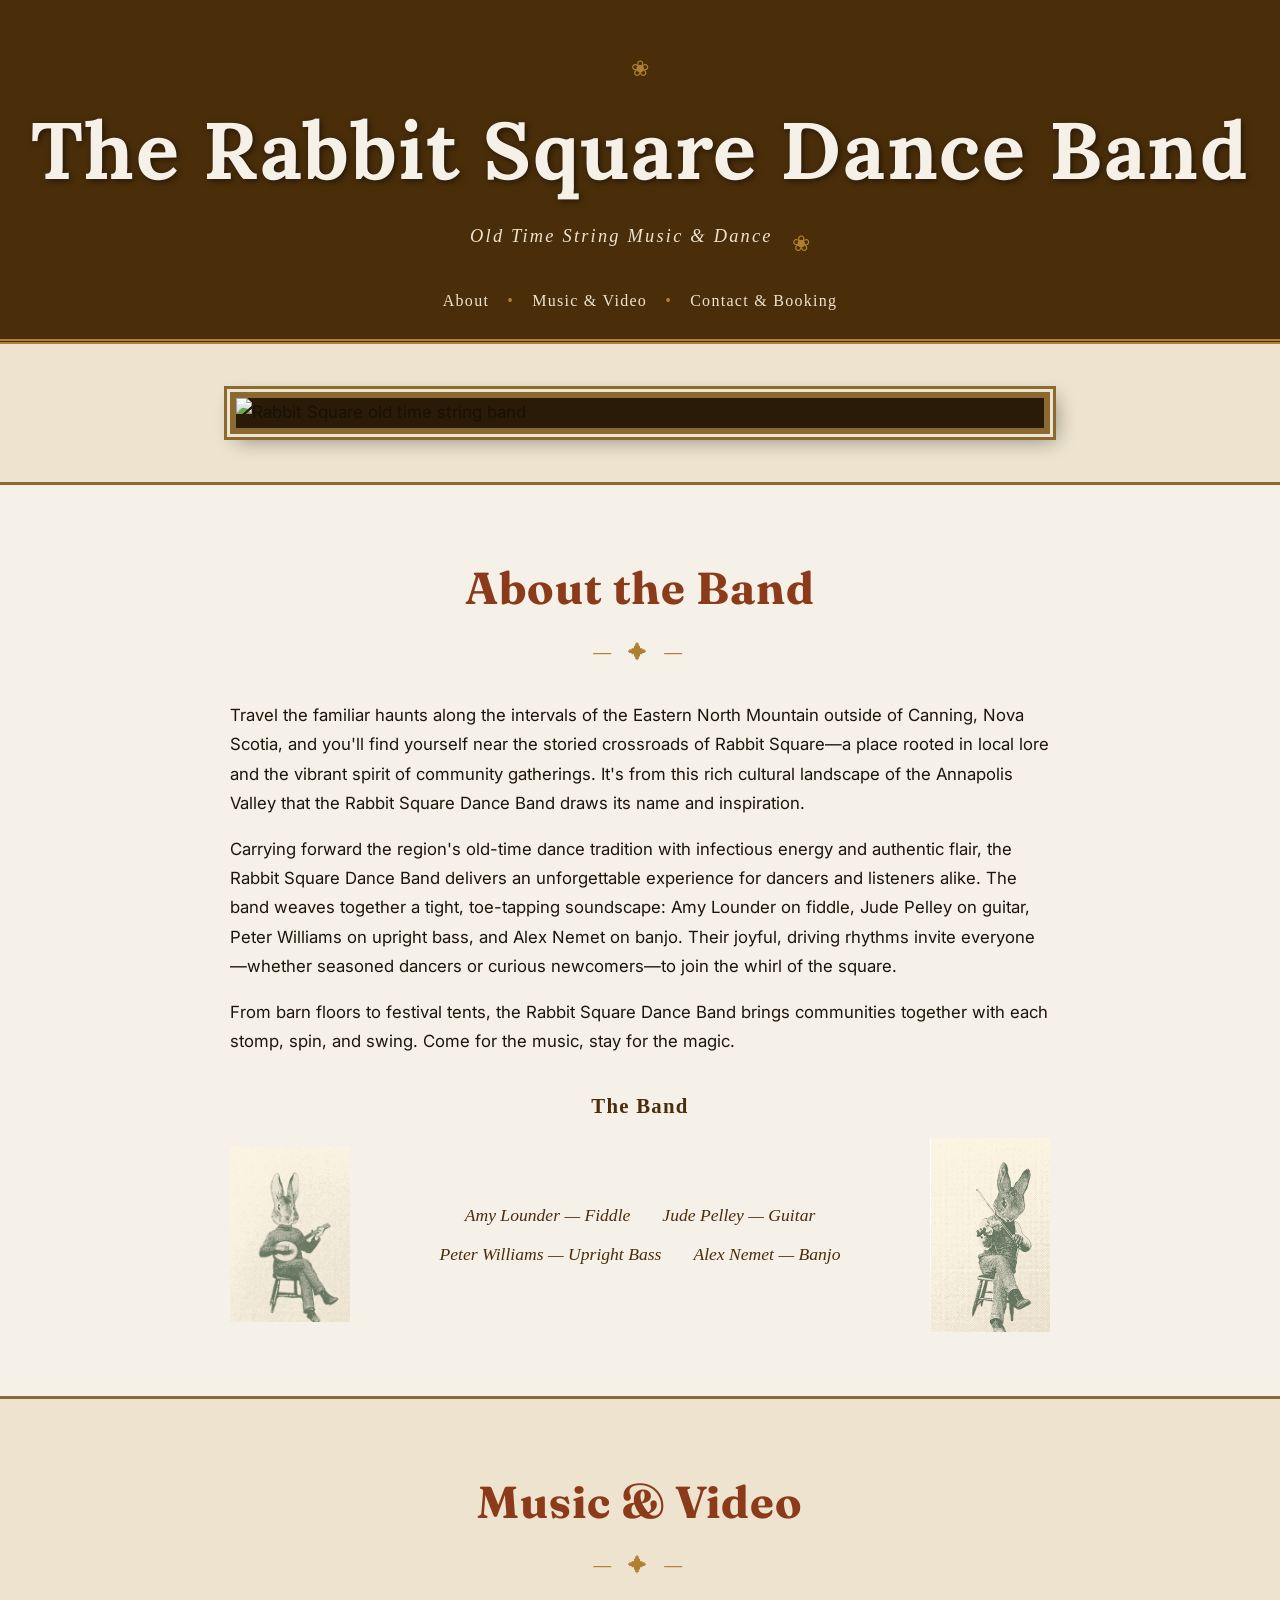
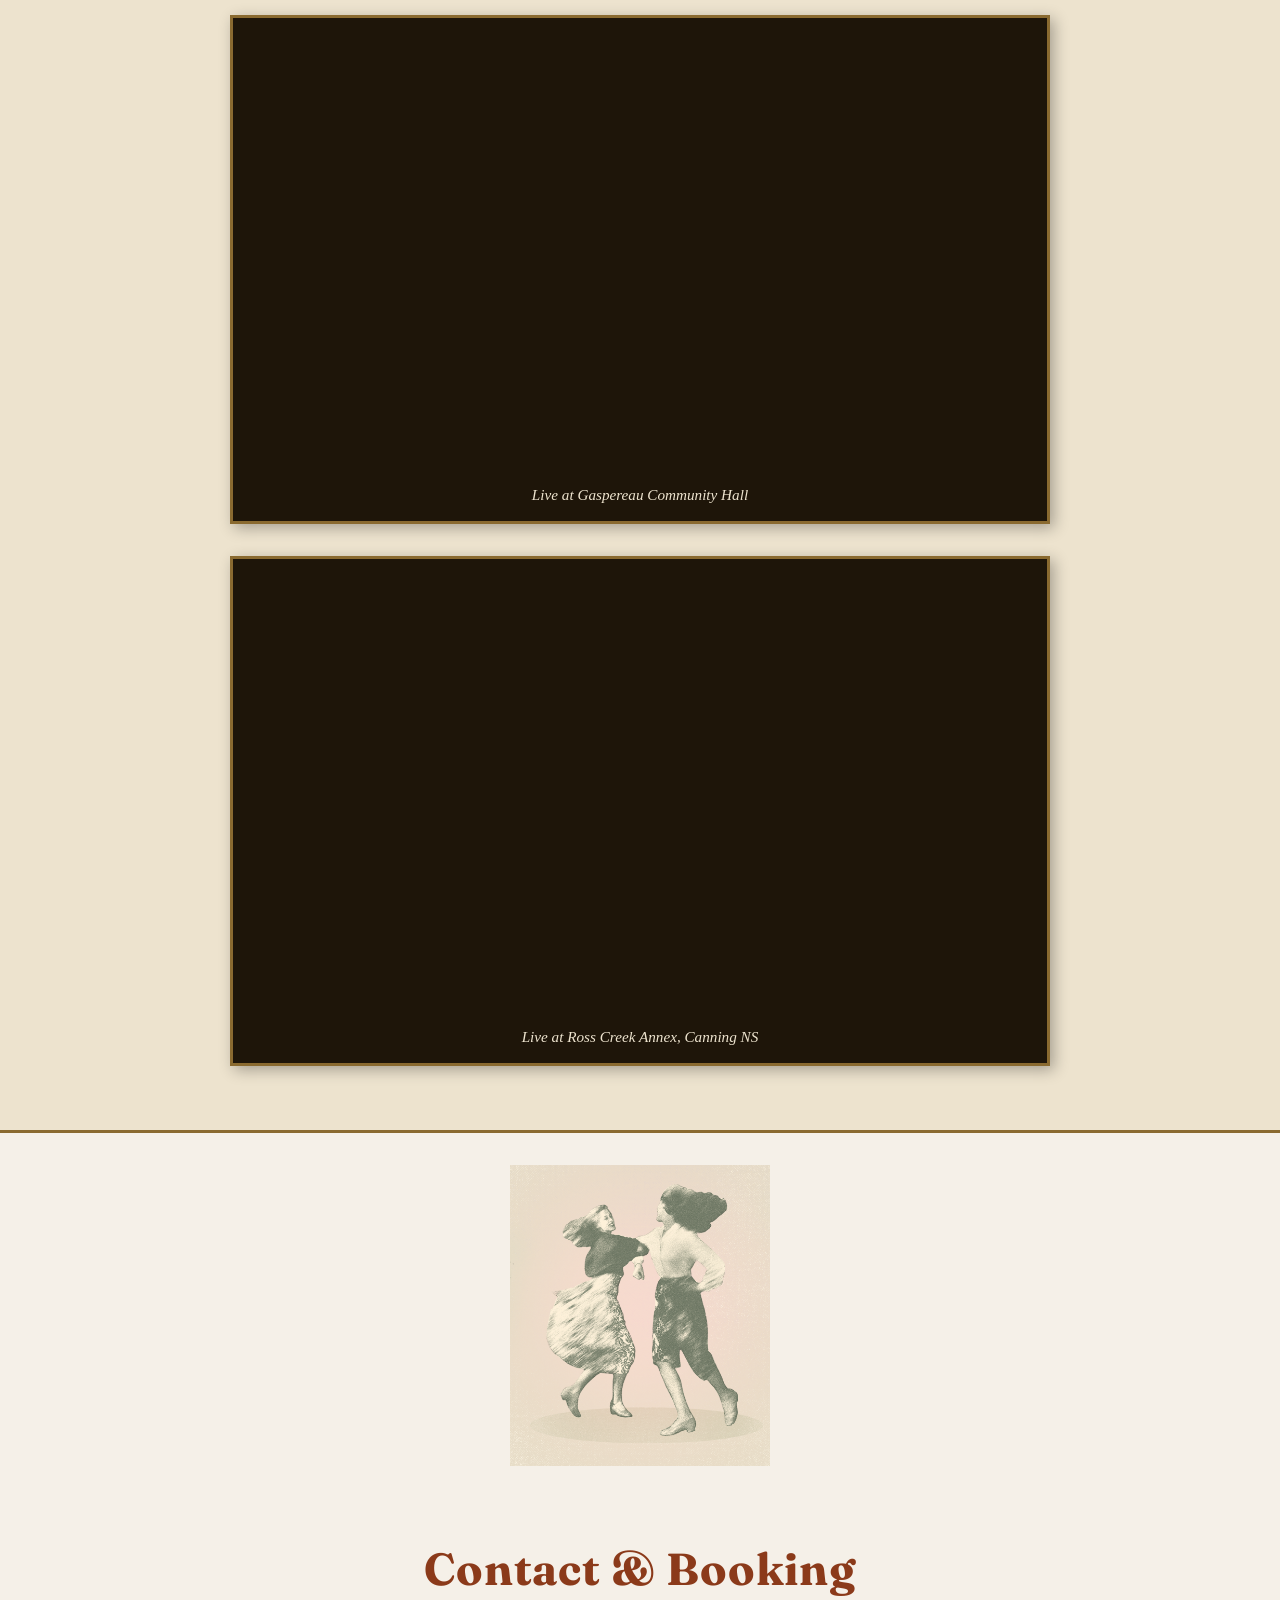
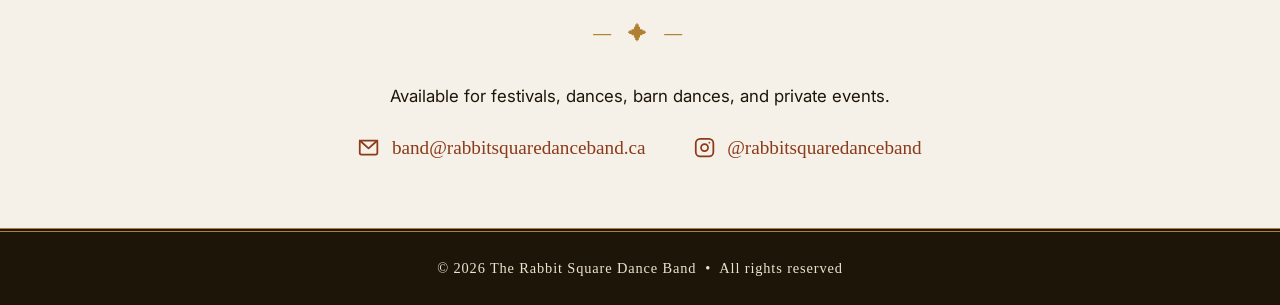
==== index.html @ 81172fb7 "Remove "listening rooms" from contact section" ====
<!DOCTYPE html>
<html lang="en">
<head>
  <meta charset="UTF-8" />
  <meta name="viewport" content="width=device-width, initial-scale=1.0" />
  <title>The Rabbit Square Dance Band | Old Time String Music & Square Dance, Nova Scotia</title>
  <meta name="description" content="The Rabbit Square Dance Band plays old time string music and calls square dances across Nova Scotia and the Annapolis Valley. Available for barn dances, festivals, and community events." />
  <meta name="keywords" content="Rabbit Square Dance Band, old time music Nova Scotia, square dance Nova Scotia, Annapolis Valley string band, barn dance Nova Scotia, old time string band, fiddle music Nova Scotia, square dance band Maritimes, community dance Nova Scotia, Canning Nova Scotia music" />

  <!-- Open Graph -->
  <meta property="og:title" content="The Rabbit Square Dance Band" />
  <meta property="og:description" content="Old time string music &amp; square dance from the Annapolis Valley, Nova Scotia." />
  <meta property="og:type" content="website" />
  <meta property="og:url" content="https://rabbitsquaredanceband.ca" />
  <meta property="og:image" content="https://rabbitsquaredanceband.ca/rabbit-square-dance-band.jpg" />

  <!-- Structured Data -->
  <script type="application/ld+json">
  {
    "@context": "https://schema.org",
    "@type": "MusicGroup",
    "name": "The Rabbit Square Dance Band",
    "description": "Old time string music and square dance band from the Annapolis Valley, Nova Scotia.",
    "genre": ["Old Time", "Folk", "Square Dance", "String Band"],
    "areaServed": {
      "@type": "Place",
      "name": "Nova Scotia, Canada"
    },
    "url": "https://rabbitsquaredanceband.ca"
  }
  </script>

  <link rel="preconnect" href="https://fonts.googleapis.com" />
  <link rel="preconnect" href="https://fonts.gstatic.com" crossorigin />
  <link href="https://fonts.googleapis.com/css2?family=Lora:ital,wght@0,700;1,400&family=Fraunces:ital,opsz,wght@0,9..144,700;1,9..144,400&family=IM+Fell+English:ital@0;1&family=Inter:wght@400;500&display=swap" rel="stylesheet" />
  <link rel="stylesheet" href="style.css" />
</head>
<body>

  <header>
    <div class="header-inner">
      <div class="ornament">&#10048;</div>
      <h1>The Rabbit Square Dance Band</h1>
      <p class="tagline">Old Time String Music &amp; Dance</p>
      <div class="ornament">&#10048;</div>
    </div>
    <nav>
      <a href="#about">About</a>
      <span class="nav-sep">&bull;</span>
      <a href="#music">Music &amp; Video</a>
      <span class="nav-sep">&bull;</span>
      <a href="#contact">Contact &amp; Booking</a>
    </nav>
  </header>

  <main>

    <!-- BAND PHOTO -->
    <section class="photo-section">
      <div class="photo-frame">
        <img src="rabbit-square-dance-band.jpg" alt="Rabbit Square old time string band" />
      </div>
    </section>

    <!-- ABOUT -->
    <section id="about" class="section">
      <div class="section-inner">
        <h2>About the Band</h2>
        <div class="divider">&#11835; &#10022; &#11835;</div>
        <div class="bio">
          <p>Travel the familiar haunts along the intervals of the Eastern North Mountain outside of Canning, Nova Scotia, and you'll find yourself near the storied crossroads of Rabbit Square—a place rooted in local lore and the vibrant spirit of community gatherings. It's from this rich cultural landscape of the Annapolis Valley that the Rabbit Square Dance Band draws its name and inspiration.</p>
          <p>Carrying forward the region's old-time dance tradition with infectious energy and authentic flair, the Rabbit Square Dance Band delivers an unforgettable experience for dancers and listeners alike. The band weaves together a tight, toe-tapping soundscape: Amy Lounder on fiddle, Jude Pelley on guitar, Peter Williams on upright bass, and Alex Nemet on banjo. Their joyful, driving rhythms invite everyone—whether seasoned dancers or curious newcomers—to join the whirl of the square.</p>
          <p>From barn floors to festival tents, the Rabbit Square Dance Band brings communities together with each stomp, spin, and swing. Come for the music, stay for the magic.</p>
        </div>
        <div class="lineup">
          <h3>The Band</h3>
          <div class="lineup-inner">
            <img src="rabbit-banjo.png" alt="" class="rabbit-illustration" />
            <ul>
              <li>Amy Lounder &mdash; Fiddle</li>
              <li>Jude Pelley &mdash; Guitar</li>
              <li>Peter Williams &mdash; Upright Bass</li>
              <li>Alex Nemet &mdash; Banjo</li>
            </ul>
            <img src="rabbit-bass.png" alt="" class="rabbit-illustration rabbit-flip" />
          </div>
        </div>
      </div>
    </section>

    <!-- VIDEO -->
    <section id="music" class="section section-alt">
      <div class="section-inner">
        <h2>Music &amp; Video</h2>
        <div class="divider">&#11835; &#10022; &#11835;</div>
        <div class="videos">

          <!-- To add a YouTube video, replace VIDEO_ID with the ID from the URL -->
          <!-- e.g. youtube.com/watch?v=VIDEO_ID -->

          <div class="video-card">
            <div class="video-embed">
              <iframe src="https://www.youtube.com/embed/RYoYJk1xxeY" title="Rabbit Square Dance Band" frameborder="0" allowfullscreen></iframe>
            </div>
            <p class="video-caption">Live at Gaspereau Community Hall</p>
          </div>

          <div class="video-card">
            <div class="video-embed">
              <iframe src="https://www.youtube.com/embed/c9sseYWg55M" title="Rabbit Square Dance Band — Live at Ross Creek Annex" frameborder="0" allowfullscreen></iframe>
            </div>
            <p class="video-caption">Live at Ross Creek Annex, Canning NS</p>
          </div>

        </div>
      </div>
    </section>

    <!-- DANCERS DIVIDER -->
    <div class="dancers-divider">
      <img src="dancers.png" alt="Square dancers" />
    </div>

    <!-- CONTACT -->
    <section id="contact" class="section">
      <div class="section-inner">
        <h2>Contact &amp; Booking</h2>
        <div class="divider">&#11835; &#10022; &#11835;</div>
        <p class="contact-text">
          Available for festivals, dances, barn dances, and private events.
        </p>
        <div class="contact-links">
          <a href="mailto:band@rabbitsquaredanceband.ca">
            <svg class="contact-icon" xmlns="http://www.w3.org/2000/svg" viewBox="0 0 24 24" fill="none" stroke="currentColor" stroke-width="2" stroke-linecap="round" stroke-linejoin="round"><rect x="2" y="4" width="20" height="16" rx="2"/><polyline points="2,4 12,13 22,4"/></svg>
            band@rabbitsquaredanceband.ca
          </a>
          <a href="https://www.instagram.com/rabbitsquaredanceband/" target="_blank" rel="noopener">
            <svg class="contact-icon" xmlns="http://www.w3.org/2000/svg" viewBox="0 0 24 24" fill="none" stroke="currentColor" stroke-width="2" stroke-linecap="round" stroke-linejoin="round"><rect x="2" y="2" width="20" height="20" rx="5" ry="5"/><circle cx="12" cy="12" r="4"/><circle cx="17.5" cy="6.5" r="1" fill="currentColor" stroke="none"/></svg>
            @rabbitsquaredanceband
          </a>
        </div>
      </div>
    </section>

  </main>

  <footer>
    <p>&copy; <script>document.write(new Date().getFullYear())</script> The Rabbit Square Dance Band &nbsp;&bull;&nbsp; All rights reserved</p>
  </footer>

</body>
</html>
---- style.css ----
/* ── Base & Reset ── */
*, *::before, *::after { box-sizing: border-box; margin: 0; padding: 0; }

:root {
  --cream:   #f5f0e8;
  --parchment: #ede3ce;
  --dark:    #1e1509;
  --brown:   #4a2e0a;
  --rust:    #8b3a1a;
  --gold:    #b08030;
  --border:  #8a6a30;
}

html { scroll-behavior: smooth; }

body {
  background-color: var(--cream);
  color: var(--dark);
  font-family: 'Inter', Georgia, sans-serif;
  font-size: 17px;
  line-height: 1.75;
}

/* ── Header ── */
header {
  background-color: var(--brown);
  color: var(--cream);
  text-align: center;
  padding: 3rem 1rem 1.5rem;
  border-bottom: 5px double var(--gold);
}

.header-inner {
  display: flex;
  align-items: center;
  justify-content: center;
  gap: 1.2rem;
  flex-wrap: wrap;
  margin-bottom: 0.5rem;
}

h1 {
  font-family: 'Lora', serif;
  font-size: clamp(2.8rem, 8vw, 5rem);
  font-weight: 700;
  letter-spacing: 0.02em;
  text-shadow: 2px 2px 6px rgba(0,0,0,0.5);
  line-height: 1.1;
}

.tagline {
  font-family: 'IM Fell English', serif;
  font-style: italic;
  font-size: 1.15rem;
  letter-spacing: 0.12em;
  color: var(--parchment);
  margin-top: 0.4rem;
  margin-bottom: 1.2rem;
}

.ornament {
  font-size: 1.4rem;
  color: var(--gold);
}

nav {
  margin-top: 1rem;
  font-family: 'IM Fell English', serif;
  font-size: 1rem;
  letter-spacing: 0.08em;
}

nav a {
  color: var(--parchment);
  text-decoration: none;
  transition: color 0.2s;
}
nav a:hover { color: var(--gold); }

.nav-sep {
  margin: 0 0.8rem;
  color: var(--gold);
}

/* ── Band Photo ── */
.photo-section {
  display: flex;
  justify-content: center;
  padding: 3rem 1rem;
  background: var(--parchment);
  border-bottom: 3px solid var(--border);
}

.photo-frame {
  border: 6px solid var(--border);
  box-shadow:
    0 0 0 3px var(--parchment),
    0 0 0 6px var(--border),
    6px 6px 20px rgba(0,0,0,0.4);
  max-width: 820px;
  width: 100%;
  background: #2a1a08;
}

.photo-frame img {
  display: block;
  width: 100%;
  height: auto;
  filter: sepia(20%) contrast(1.05);
}

/* ── Sections ── */
.section {
  padding: 4rem 1rem;
}

.section-alt {
  background-color: var(--parchment);
  border-top: 3px solid var(--border);
  border-bottom: 3px solid var(--border);
}

.section-inner {
  max-width: 820px;
  margin: 0 auto;
  text-align: center;
}

h2 {
  font-family: 'Fraunces', serif;
  font-size: clamp(1.8rem, 5vw, 2.8rem);
  font-weight: 700;
  font-variation-settings: 'WONK' 1;
  color: var(--rust);
  letter-spacing: 0.02em;
  margin-bottom: 0.4rem;
}

h3 {
  font-family: 'IM Fell English', serif;
  font-size: 1.3rem;
  color: var(--brown);
  margin: 2rem 0 0.8rem;
  letter-spacing: 0.06em;
}

.divider {
  color: var(--gold);
  font-size: 1.2rem;
  letter-spacing: 0.3em;
  margin: 0.5rem 0 2rem;
}

/* ── Bio ── */
.bio {
  text-align: left;
  font-size: 1.05rem;
}

.bio p + p { margin-top: 1rem; }

/* ── Lineup ── */
.lineup ul {
  list-style: none;
  display: flex;
  flex-wrap: wrap;
  justify-content: center;
  gap: 0.5rem 2rem;
  font-family: 'IM Fell English', serif;
  font-style: italic;
  font-size: 1.1rem;
  color: var(--brown);
}

/* ── Videos ── */
.videos {
  display: grid;
  grid-template-columns: repeat(auto-fit, minmax(420px, 1fr));
  gap: 2rem;
  margin-top: 1rem;
  max-width: 1100px;
  margin-left: auto;
  margin-right: auto;
}

.video-card {
  border: 3px solid var(--border);
  background: var(--dark);
  padding: 0.5rem;
  box-shadow: 4px 4px 14px rgba(0,0,0,0.3);
}

.video-embed {
  position: relative;
  padding-bottom: 56.25%;
  height: 0;
  overflow: hidden;
}

.video-embed iframe {
  position: absolute;
  inset: 0;
  width: 100%;
  height: 100%;
}

.video-caption {
  color: var(--parchment);
  font-family: 'IM Fell English', serif;
  font-style: italic;
  font-size: 0.95rem;
  padding: 0.5rem 0.25rem 0.25rem;
}

/* ── Lineup illustrations ── */
.lineup-inner {
  display: flex;
  align-items: center;
  justify-content: center;
  gap: 2rem;
}

.rabbit-illustration {
  width: 120px;
  opacity: 0.85;
}

.rabbit-flip {
  transform: scaleX(-1);
}

@media (max-width: 600px) {
  .rabbit-illustration { display: none; }
}

/* ── Dancers divider ── */
.dancers-divider {
  display: flex;
  justify-content: center;
  padding: 2rem 1rem 0;
  background: var(--cream);
}

.dancers-divider img {
  width: 260px;
  opacity: 0.9;
}

/* ── Contact ── */
.contact-text {
  font-size: 1.05rem;
  margin-bottom: 1.2rem;
}

.contact-links {
  display: flex;
  justify-content: center;
  gap: 3rem;
  flex-wrap: wrap;
  margin-top: 0.5rem;
}

.contact-links a {
  font-family: 'IM Fell English', serif;
  font-size: 1.2rem;
  color: var(--rust);
  text-decoration: none;
  transition: color 0.2s;
}
.contact-links a:hover {
  color: var(--gold);
}

.contact-icon, .ig-icon {
  width: 1.1em;
  height: 1.1em;
  vertical-align: middle;
  margin-right: 0.4em;
  position: relative;
  top: -0.1em;
}


/* ── Footer ── */
footer {
  background-color: var(--dark);
  color: var(--parchment);
  text-align: center;
  padding: 1.5rem 1rem;
  font-family: 'IM Fell English', serif;
  font-size: 0.9rem;
  letter-spacing: 0.06em;
  border-top: 4px double var(--gold);
}

/* ── Responsive ── */
@media (max-width: 600px) {
  .header-inner { flex-direction: column; gap: 0.5rem; }
  .ornament { display: none; }
}
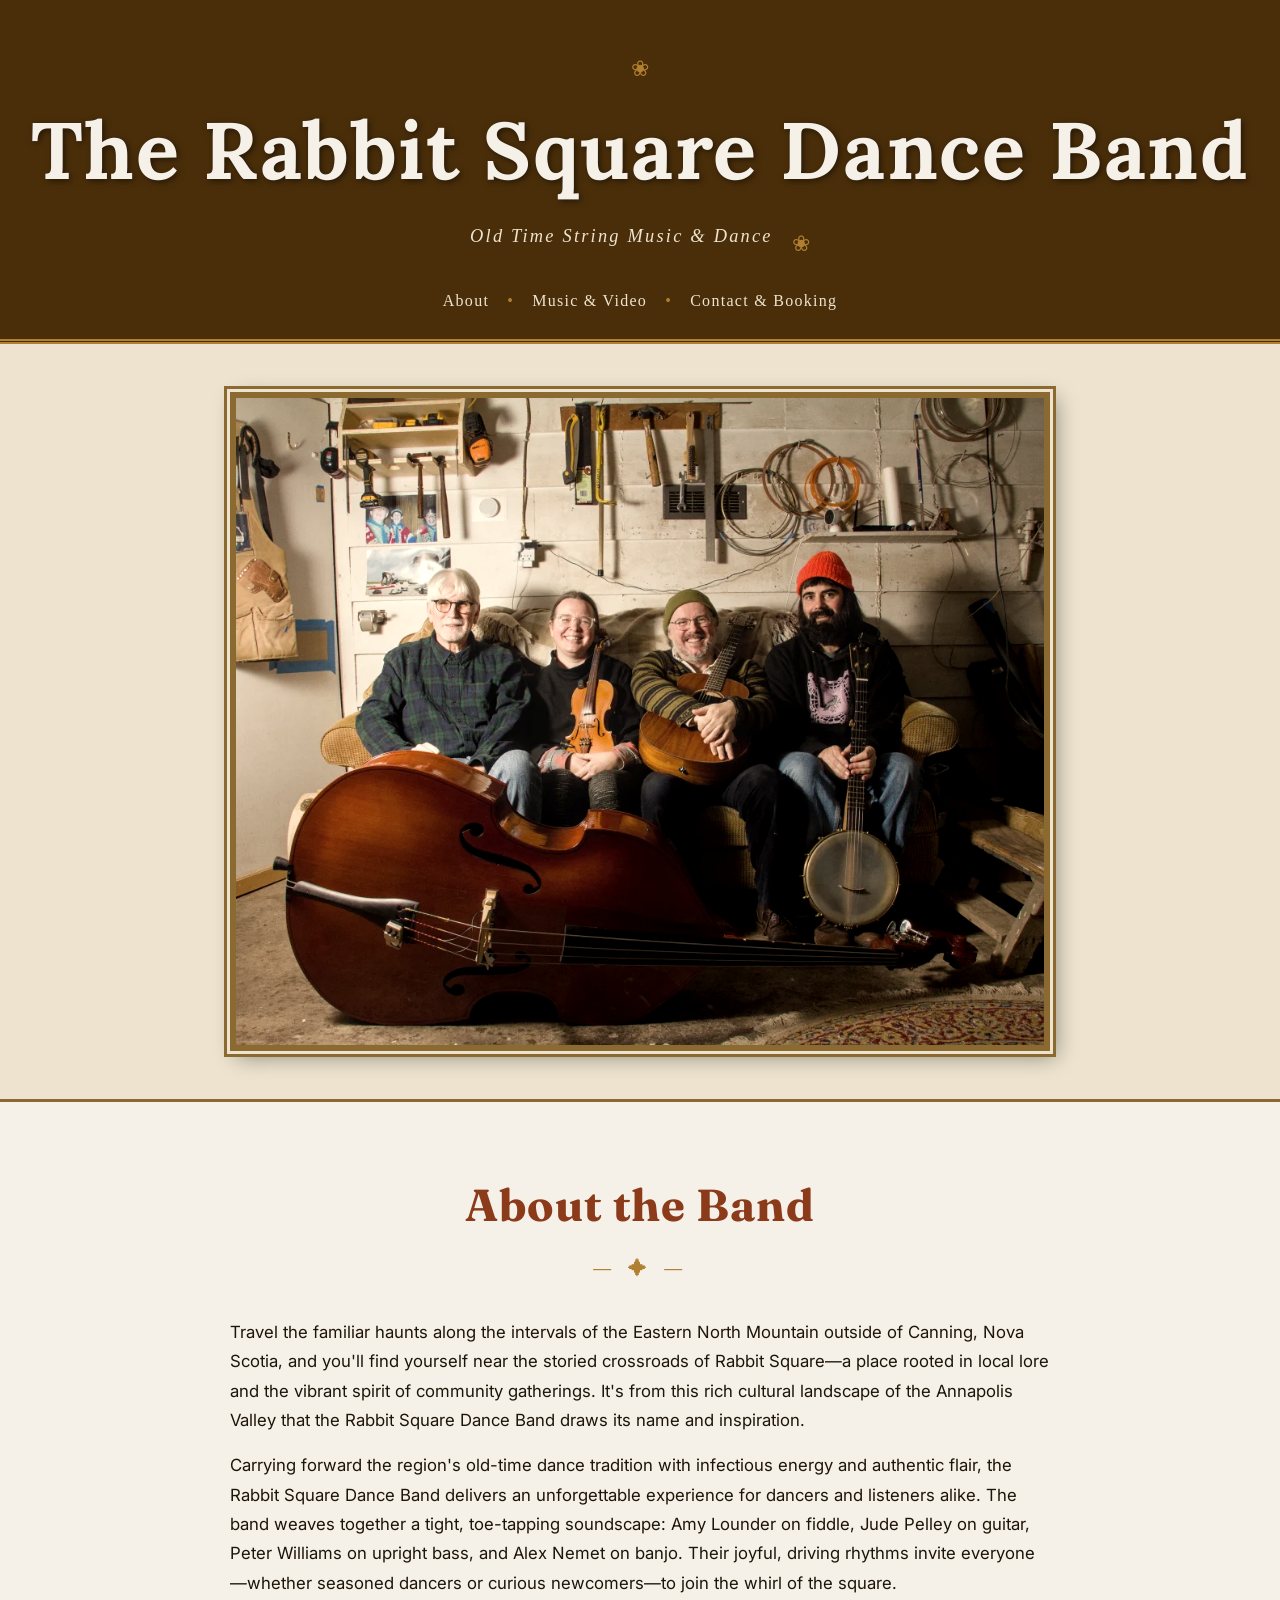
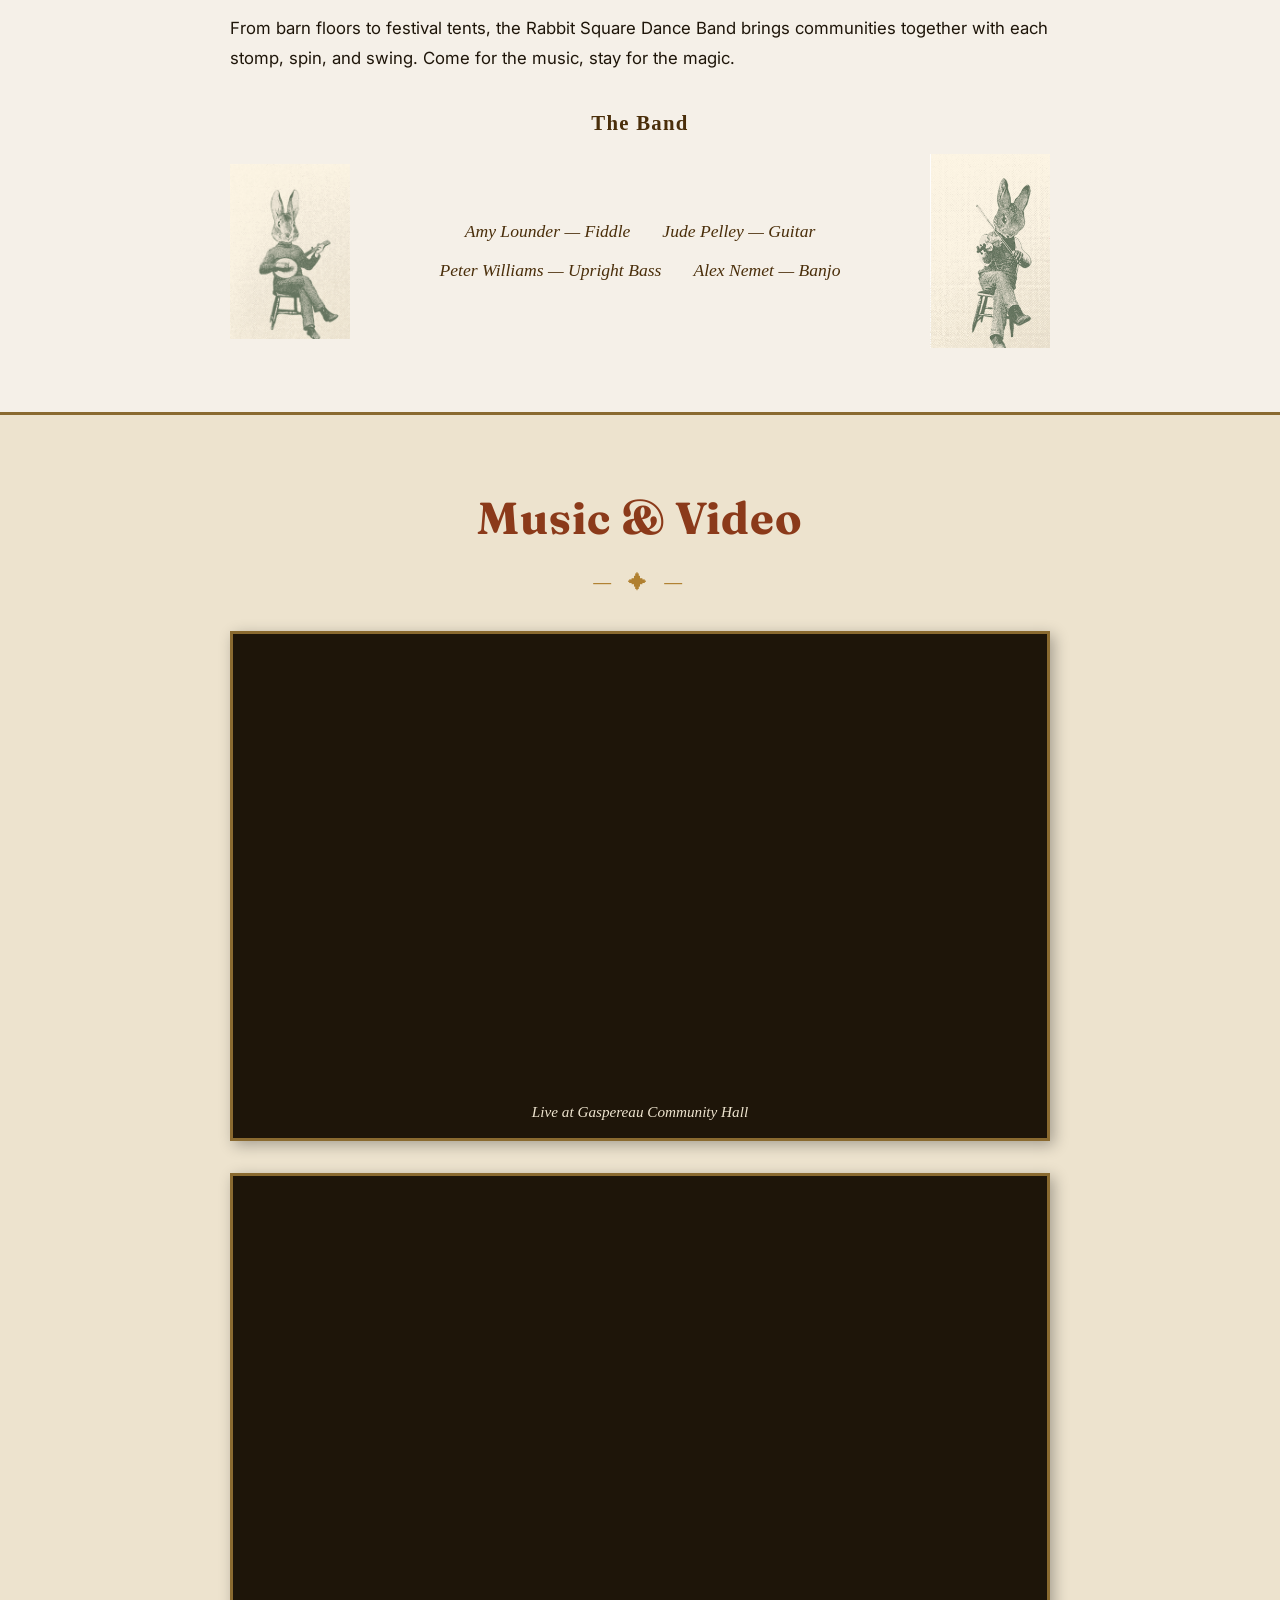
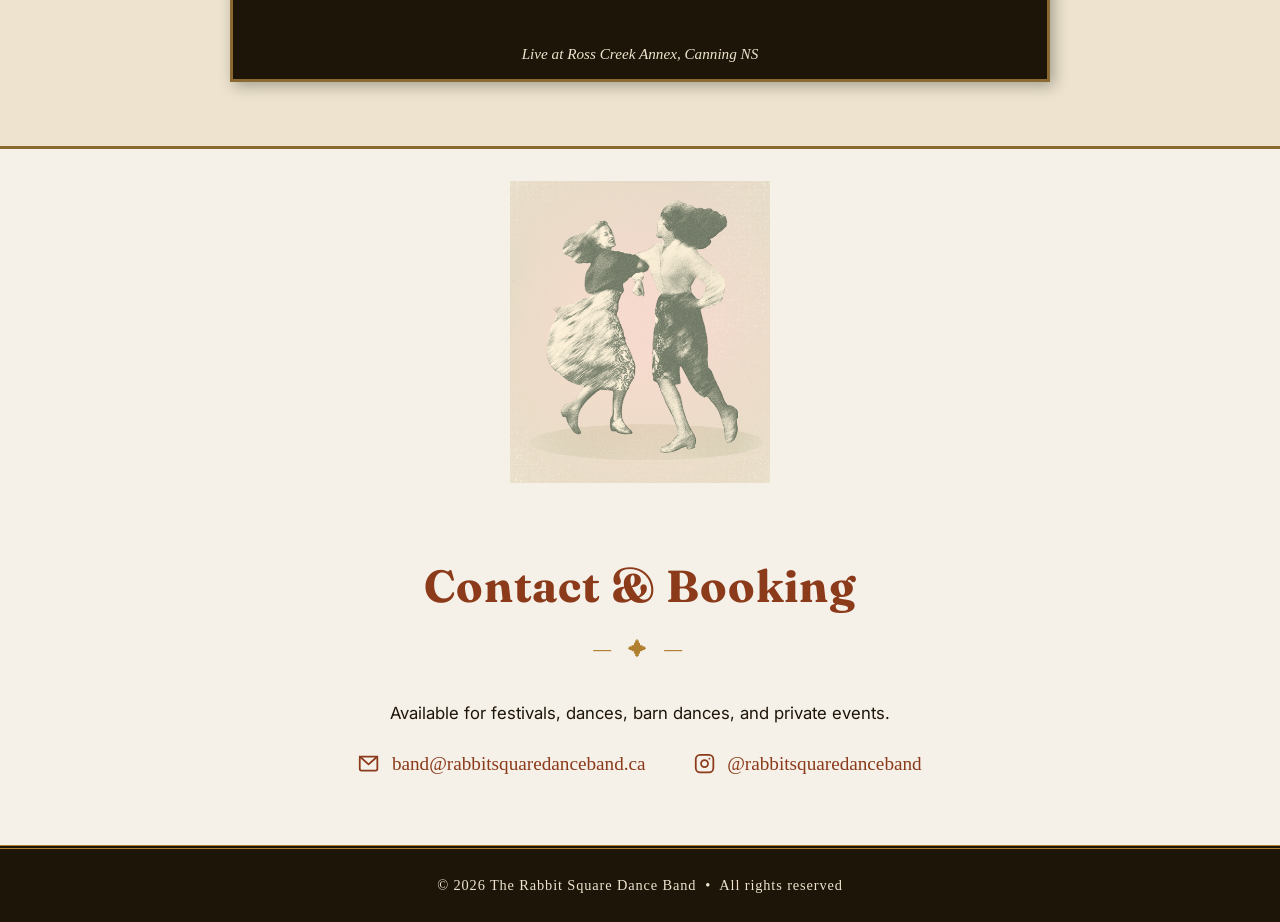
==== commit f326a3c7: "Convert band photo to WebP at 1000px wide for faster loading" ====
--- a/index.html
+++ b/index.html
@@ -58,7 +58,19 @@
     <!-- BAND PHOTO -->
     <section class="photo-section">
       <div class="photo-frame">
-        <img src="rabbit-square-dance-band.jpg" alt="Rabbit Square old time string band" />
+        <picture>
+          <source srcset="rabbit-square-dance-band.webp" type="image/webp" />
+          <img src="rabbit-square-dance-band.jpg" alt="Rabbit Square old time string band" class="lightbox-trigger" />
+        </picture>
+      </div>
+
+      <!-- Lightbox -->
+      <div class="lightbox" id="lightbox">
+        <button class="lightbox-close" aria-label="Close">&times;</button>
+        <picture>
+          <source srcset="rabbit-square-dance-band.webp" type="image/webp" />
+          <img src="rabbit-square-dance-band.jpg" alt="Rabbit Square old time string band" />
+        </picture>
       </div>
     </section>
 
@@ -148,5 +160,12 @@
     <p>&copy; <script>document.write(new Date().getFullYear())</script> The Rabbit Square Dance Band &nbsp;&bull;&nbsp; All rights reserved</p>
   </footer>
 
+  <script>
+    const lightbox = document.getElementById('lightbox');
+    document.querySelector('.lightbox-trigger').addEventListener('click', () => lightbox.classList.add('open'));
+    document.querySelector('.lightbox-close').addEventListener('click', () => lightbox.classList.remove('open'));
+    lightbox.addEventListener('click', e => { if (e.target === lightbox) lightbox.classList.remove('open'); });
+    document.addEventListener('keydown', e => { if (e.key === 'Escape') lightbox.classList.remove('open'); });
+  </script>
 </body>
 </html>
--- a/style.css
+++ b/style.css
@@ -109,6 +109,48 @@
   filter: sepia(20%) contrast(1.05);
 }
 
+/* ── Lightbox ── */
+.lightbox-trigger {
+  cursor: zoom-in;
+}
+
+.lightbox {
+  display: none;
+  position: fixed;
+  inset: 0;
+  background: rgba(0,0,0,0.85);
+  z-index: 1000;
+  justify-content: center;
+  align-items: center;
+  padding: 2rem;
+}
+
+.lightbox.open {
+  display: flex;
+}
+
+.lightbox img {
+  max-width: 100%;
+  max-height: 90vh;
+  box-shadow: 0 0 40px rgba(0,0,0,0.8);
+  filter: sepia(20%) contrast(1.05);
+}
+
+.lightbox-close {
+  position: absolute;
+  top: 1rem;
+  right: 1.5rem;
+  background: none;
+  border: none;
+  color: var(--cream);
+  font-size: 2.5rem;
+  cursor: pointer;
+  line-height: 1;
+  opacity: 0.8;
+  transition: opacity 0.2s;
+}
+.lightbox-close:hover { opacity: 1; }
+
 /* ── Sections ── */
 .section {
   padding: 4rem 1rem;
@@ -175,7 +217,7 @@
 /* ── Videos ── */
 .videos {
   display: grid;
-  grid-template-columns: repeat(auto-fit, minmax(420px, 1fr));
+  grid-template-columns: repeat(auto-fit, minmax(min(420px, 100%), 1fr));
   gap: 2rem;
   margin-top: 1rem;
   max-width: 1100px;
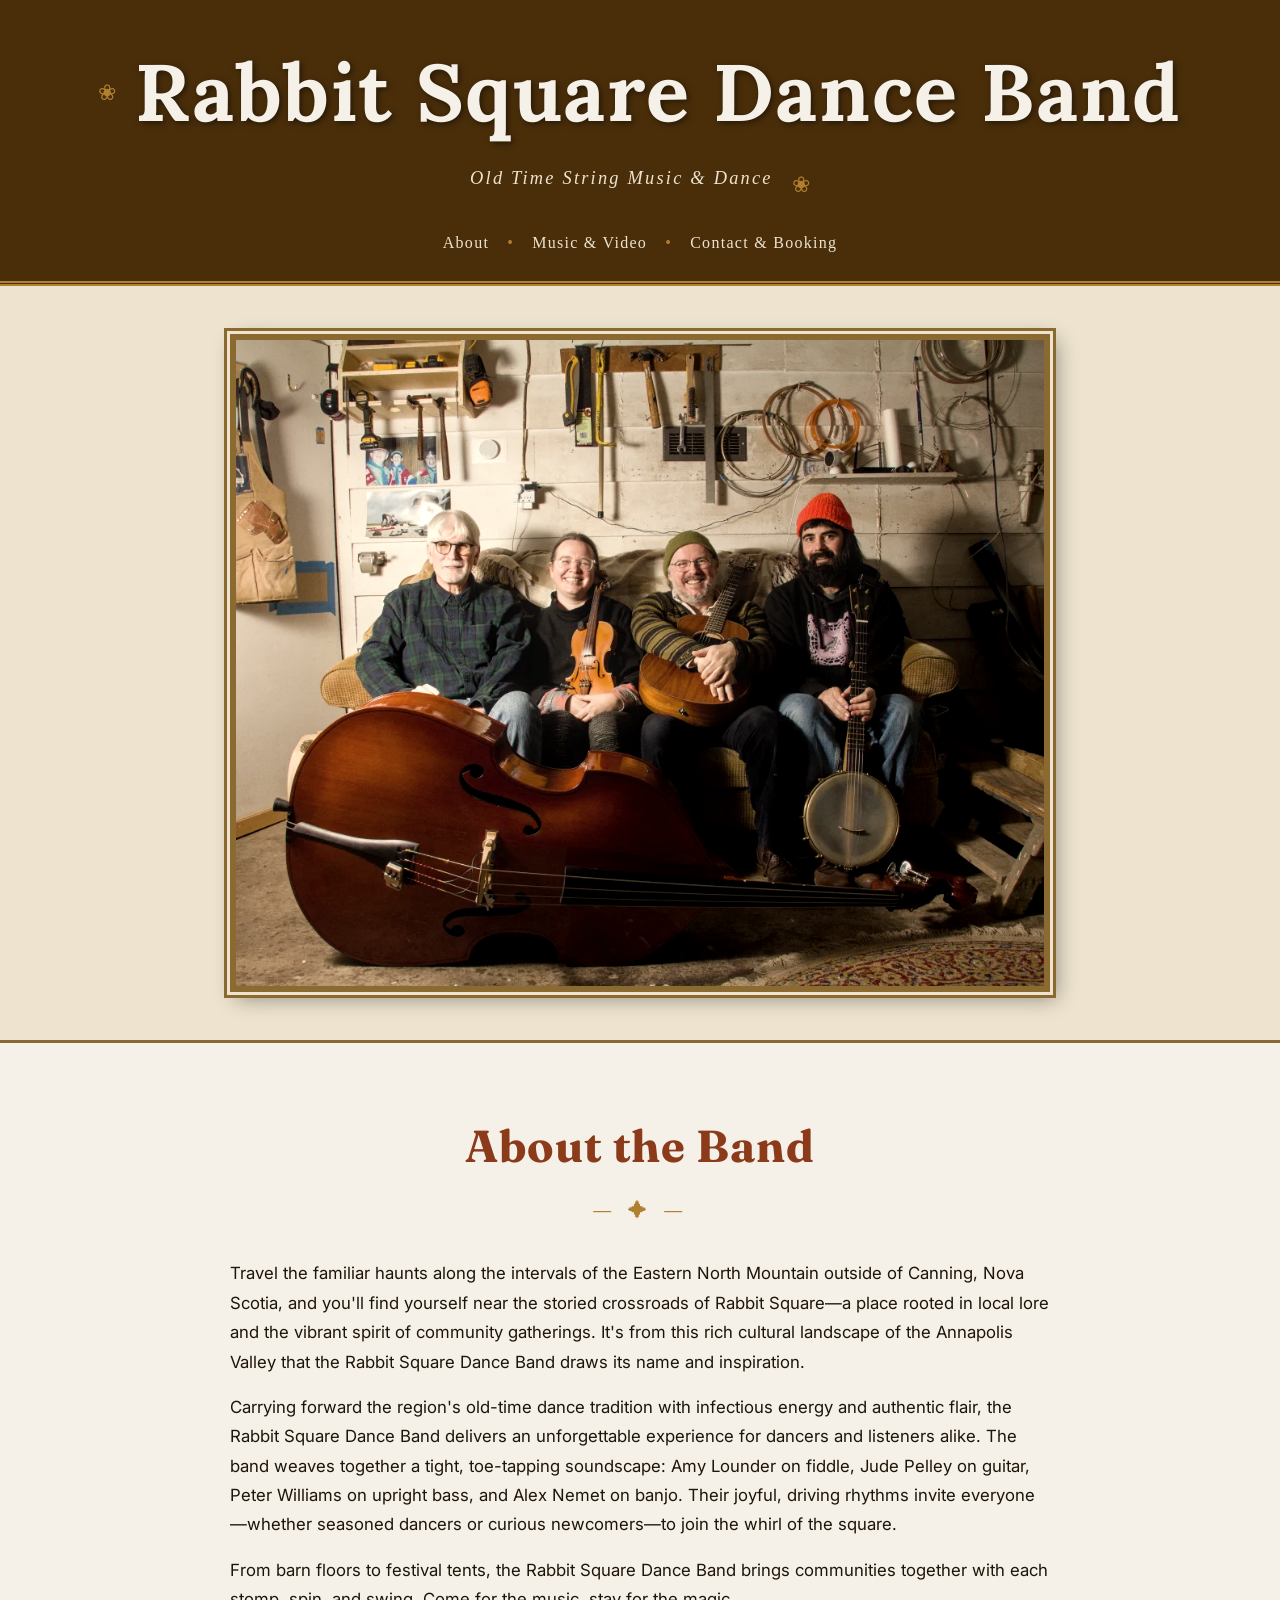
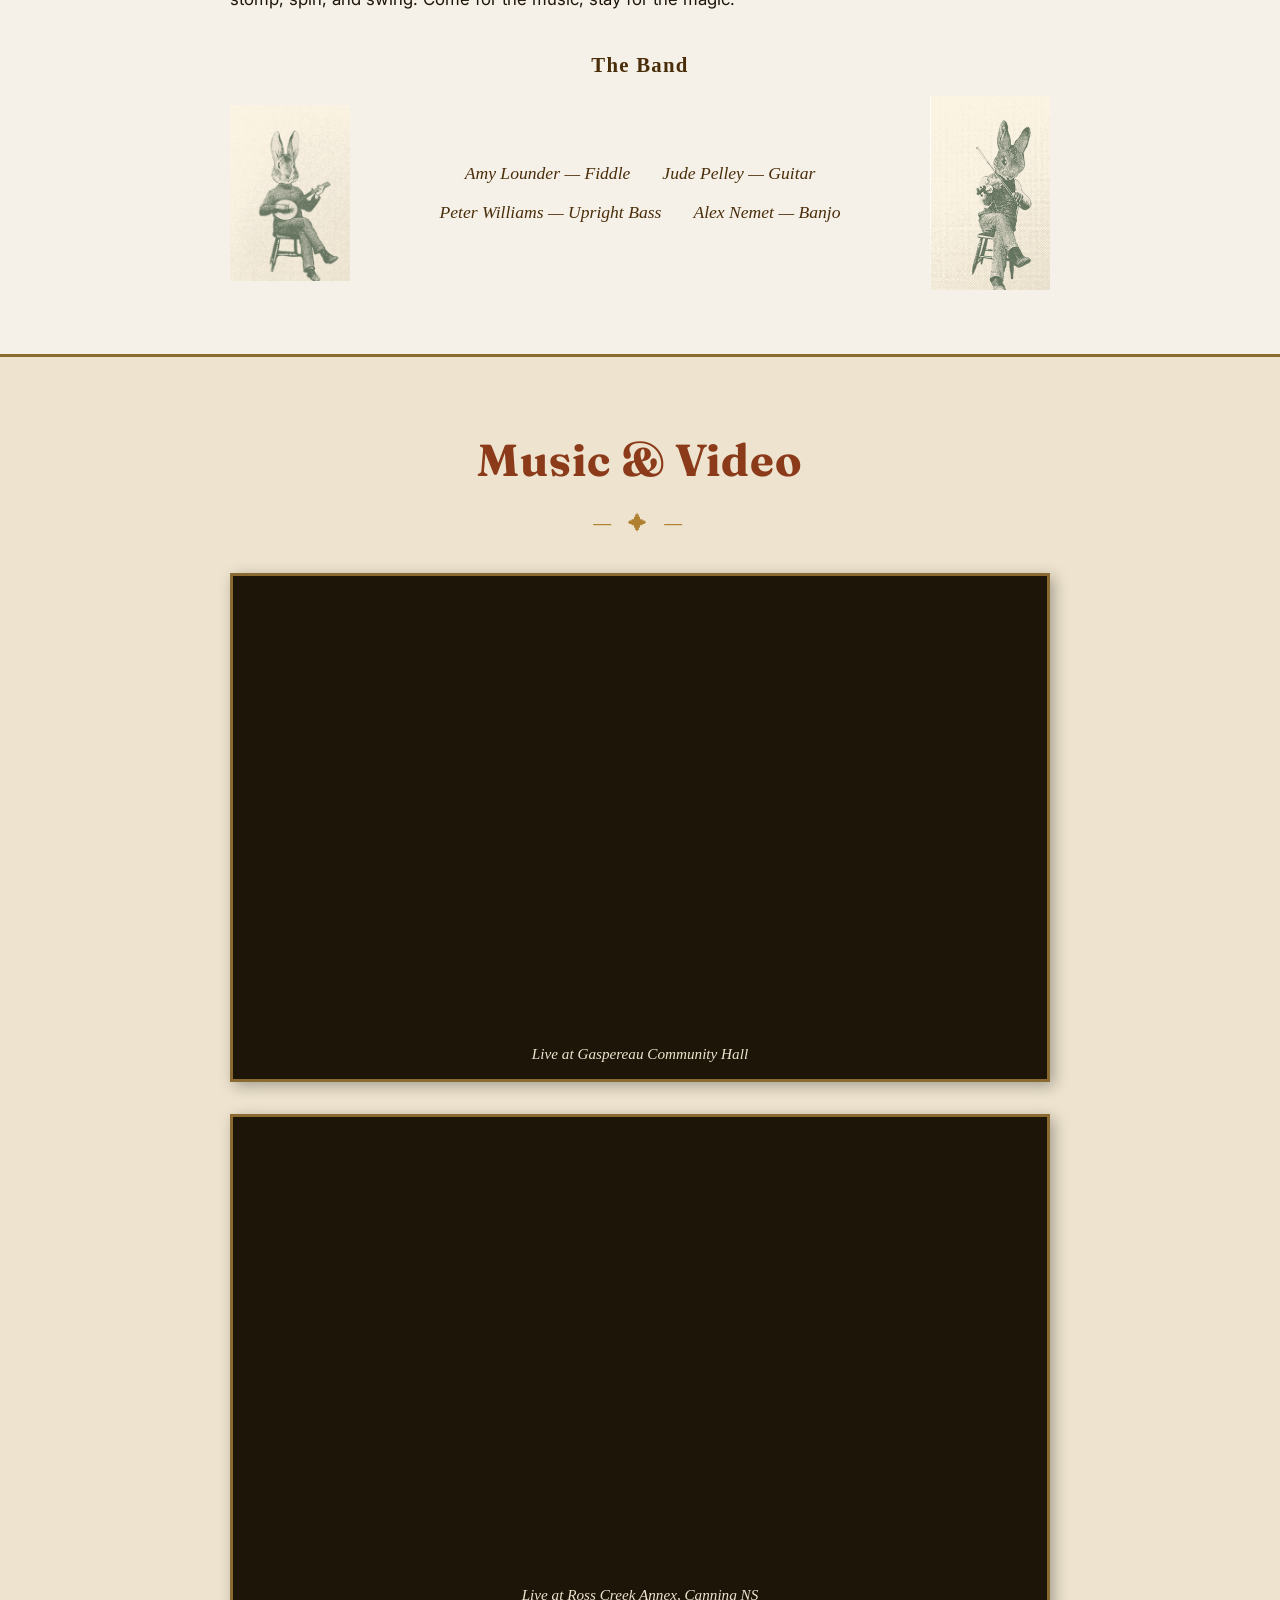
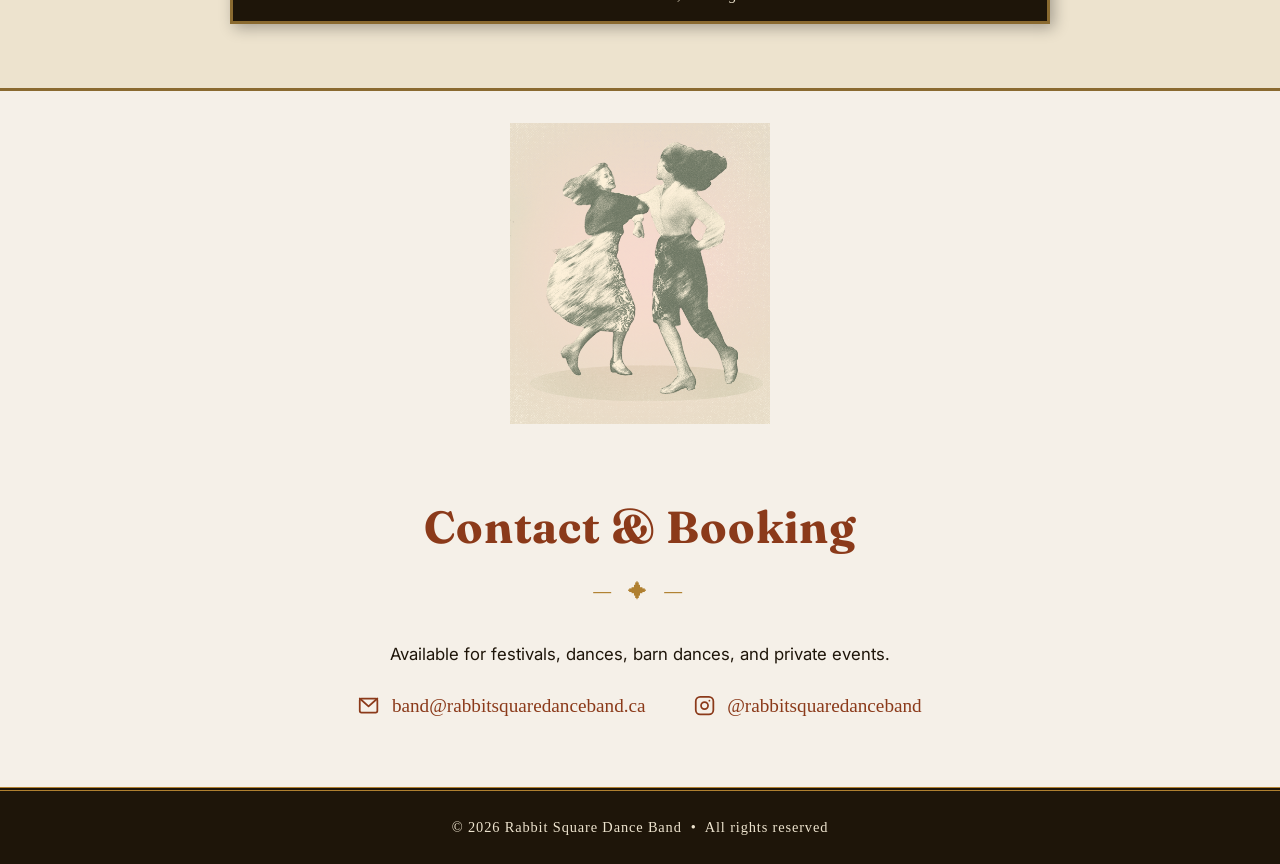
==== commit c72fc2aa: "Remove "The" from band name throughout site Update title, OG tag, h1, schema.org name, and footer to" ====
--- a/index.html
+++ b/index.html
@@ -3,12 +3,12 @@
 <head>
   <meta charset="UTF-8" />
   <meta name="viewport" content="width=device-width, initial-scale=1.0" />
-  <title>The Rabbit Square Dance Band | Old Time String Music & Square Dance, Nova Scotia</title>
+  <title>Rabbit Square Dance Band | Old Time String Music & Square Dance, Nova Scotia</title>
   <meta name="description" content="The Rabbit Square Dance Band plays old time string music and calls square dances across Nova Scotia and the Annapolis Valley. Available for barn dances, festivals, and community events." />
   <meta name="keywords" content="Rabbit Square Dance Band, old time music Nova Scotia, square dance Nova Scotia, Annapolis Valley string band, barn dance Nova Scotia, old time string band, fiddle music Nova Scotia, square dance band Maritimes, community dance Nova Scotia, Canning Nova Scotia music" />
 
   <!-- Open Graph -->
-  <meta property="og:title" content="The Rabbit Square Dance Band" />
+  <meta property="og:title" content="Rabbit Square Dance Band" />
   <meta property="og:description" content="Old time string music &amp; square dance from the Annapolis Valley, Nova Scotia." />
   <meta property="og:type" content="website" />
   <meta property="og:url" content="https://rabbitsquaredanceband.ca" />
@@ -19,7 +19,7 @@
   {
     "@context": "https://schema.org",
     "@type": "MusicGroup",
-    "name": "The Rabbit Square Dance Band",
+    "name": "Rabbit Square Dance Band",
     "description": "Old time string music and square dance band from the Annapolis Valley, Nova Scotia.",
     "genre": ["Old Time", "Folk", "Square Dance", "String Band"],
     "areaServed": {
@@ -40,7 +40,7 @@
   <header>
     <div class="header-inner">
       <div class="ornament">&#10048;</div>
-      <h1>The Rabbit Square Dance Band</h1>
+      <h1>Rabbit Square Dance Band</h1>
       <p class="tagline">Old Time String Music &amp; Dance</p>
       <div class="ornament">&#10048;</div>
     </div>
@@ -128,6 +128,30 @@
       </div>
     </section>
 
+    <!-- FLYERS -->
+    <!--
+    <section class="section flyer-section">
+      <div class="section-inner">
+        <h2>Upcoming Events</h2>
+        <div class="divider">&#11835; &#10022; &#11835;</div>
+        <div class="flyer-grid">
+          <picture>
+            <source srcset="flyer-valentines.webp" type="image/webp" />
+            <img src="Square Dance Instagram Post (Valentine's).png" alt="Valentine's Square Dance flyer" class="flyer-thumb lightbox-trigger-flyer" />
+          </picture>
+        </div>
+      </div>
+    </section>
+
+    <div class="lightbox" id="lightbox-flyer">
+      <button class="lightbox-close lightbox-close-flyer" aria-label="Close">&times;</button>
+      <picture>
+        <source srcset="flyer-valentines.webp" type="image/webp" />
+        <img src="Square Dance Instagram Post (Valentine's).png" alt="Valentine's Square Dance flyer" />
+      </picture>
+    </div>
+    -->
+
     <!-- DANCERS DIVIDER -->
     <div class="dancers-divider">
       <img src="dancers.png" alt="Square dancers" />
@@ -157,7 +181,7 @@
   </main>
 
   <footer>
-    <p>&copy; <script>document.write(new Date().getFullYear())</script> The Rabbit Square Dance Band &nbsp;&bull;&nbsp; All rights reserved</p>
+    <p>&copy; <script>document.write(new Date().getFullYear())</script> Rabbit Square Dance Band &nbsp;&bull;&nbsp; All rights reserved</p>
   </footer>
 
   <script>
@@ -165,6 +189,12 @@
     document.querySelector('.lightbox-trigger').addEventListener('click', () => lightbox.classList.add('open'));
     document.querySelector('.lightbox-close').addEventListener('click', () => lightbox.classList.remove('open'));
     lightbox.addEventListener('click', e => { if (e.target === lightbox) lightbox.classList.remove('open'); });
+
+    // const lightboxFlyer = document.getElementById('lightbox-flyer');
+    // document.querySelector('.lightbox-trigger-flyer').addEventListener('click', () => lightboxFlyer.classList.add('open'));
+    // document.querySelector('.lightbox-close-flyer').addEventListener('click', () => lightboxFlyer.classList.remove('open'));
+    // lightboxFlyer.addEventListener('click', e => { if (e.target === lightboxFlyer) lightboxFlyer.classList.remove('open'); });
+
     document.addEventListener('keydown', e => { if (e.key === 'Escape') lightbox.classList.remove('open'); });
   </script>
 </body>
--- a/style.css
+++ b/style.css
@@ -151,6 +151,26 @@
 }
 .lightbox-close:hover { opacity: 1; }
 
+/* ── Flyer Section ── */
+.flyer-grid {
+  display: flex;
+  justify-content: center;
+  gap: 1.5rem;
+  flex-wrap: wrap;
+}
+
+.flyer-thumb {
+  width: 280px;
+  cursor: zoom-in;
+  box-shadow: 0 4px 16px rgba(0,0,0,0.25);
+  transition: transform 0.2s, box-shadow 0.2s;
+}
+
+.flyer-thumb:hover {
+  transform: translateY(-3px);
+  box-shadow: 0 8px 24px rgba(0,0,0,0.35);
+}
+
 /* ── Sections ── */
 .section {
   padding: 4rem 1rem;
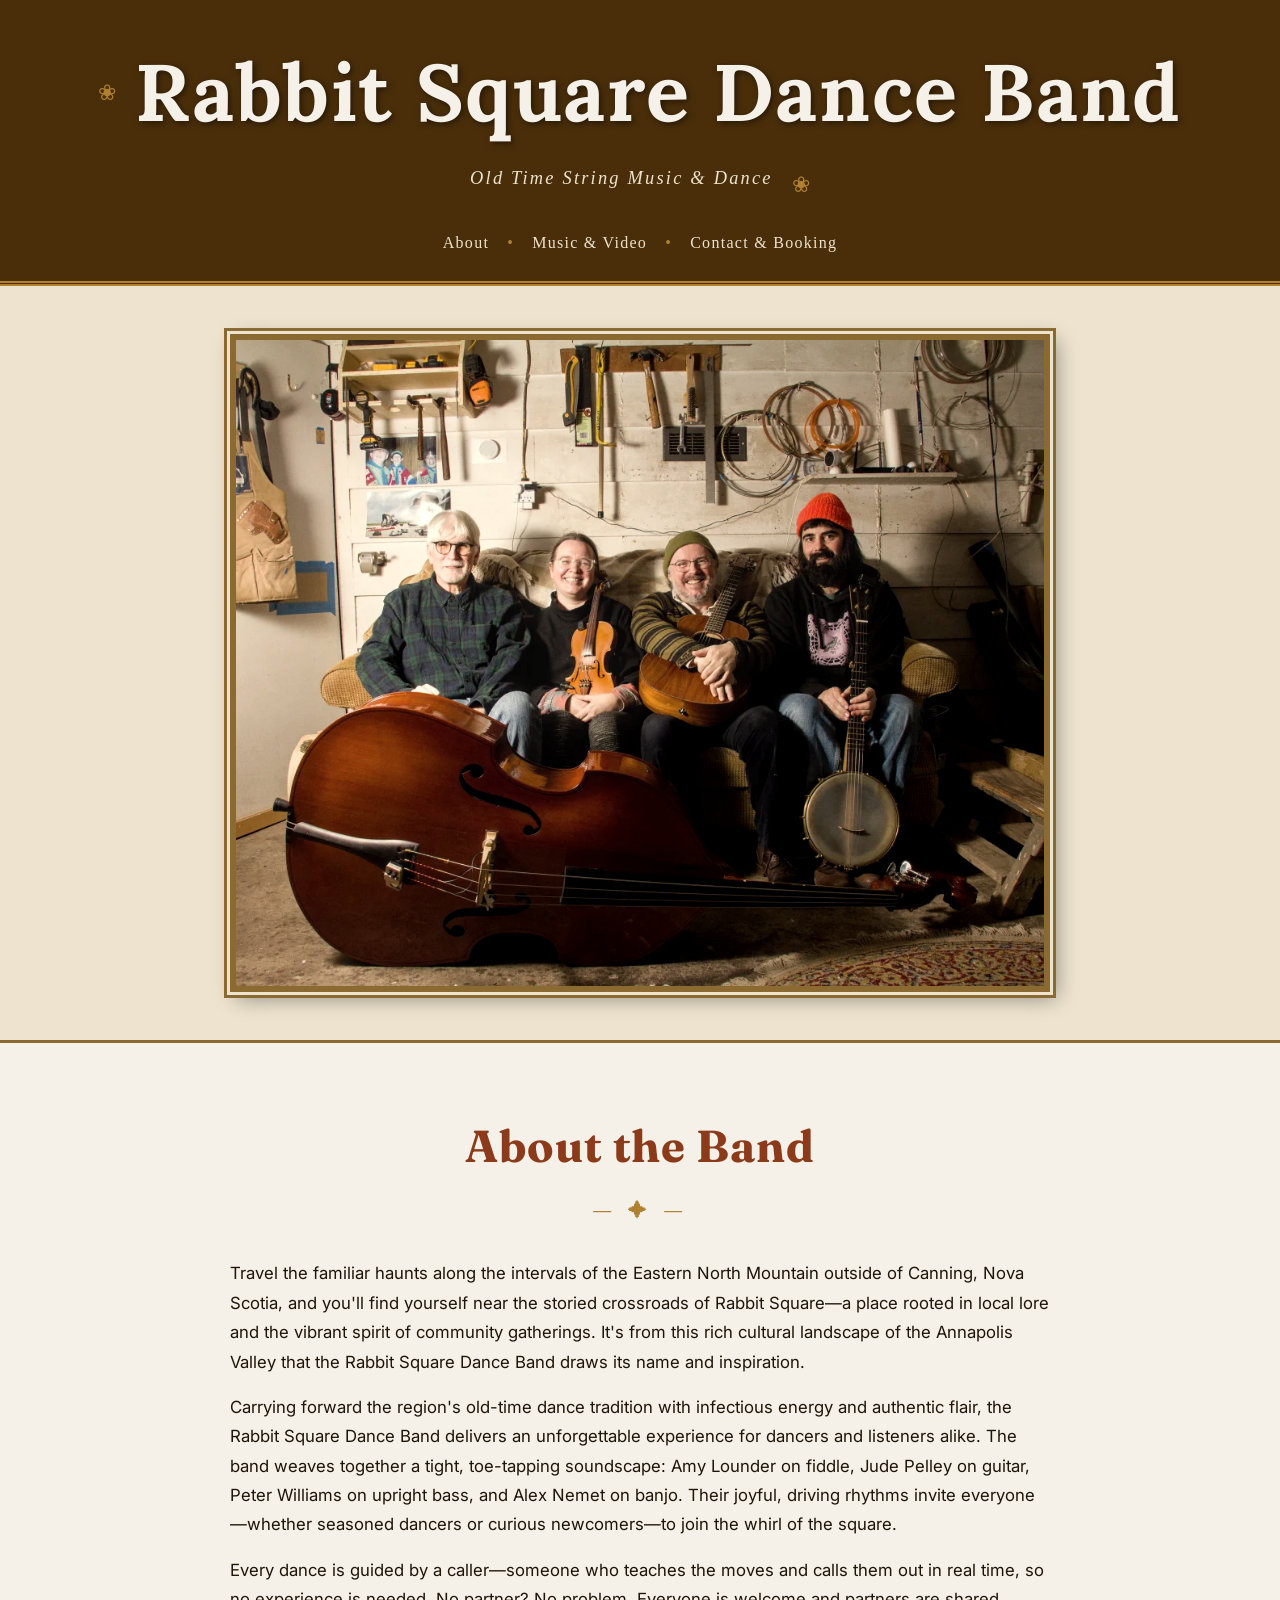
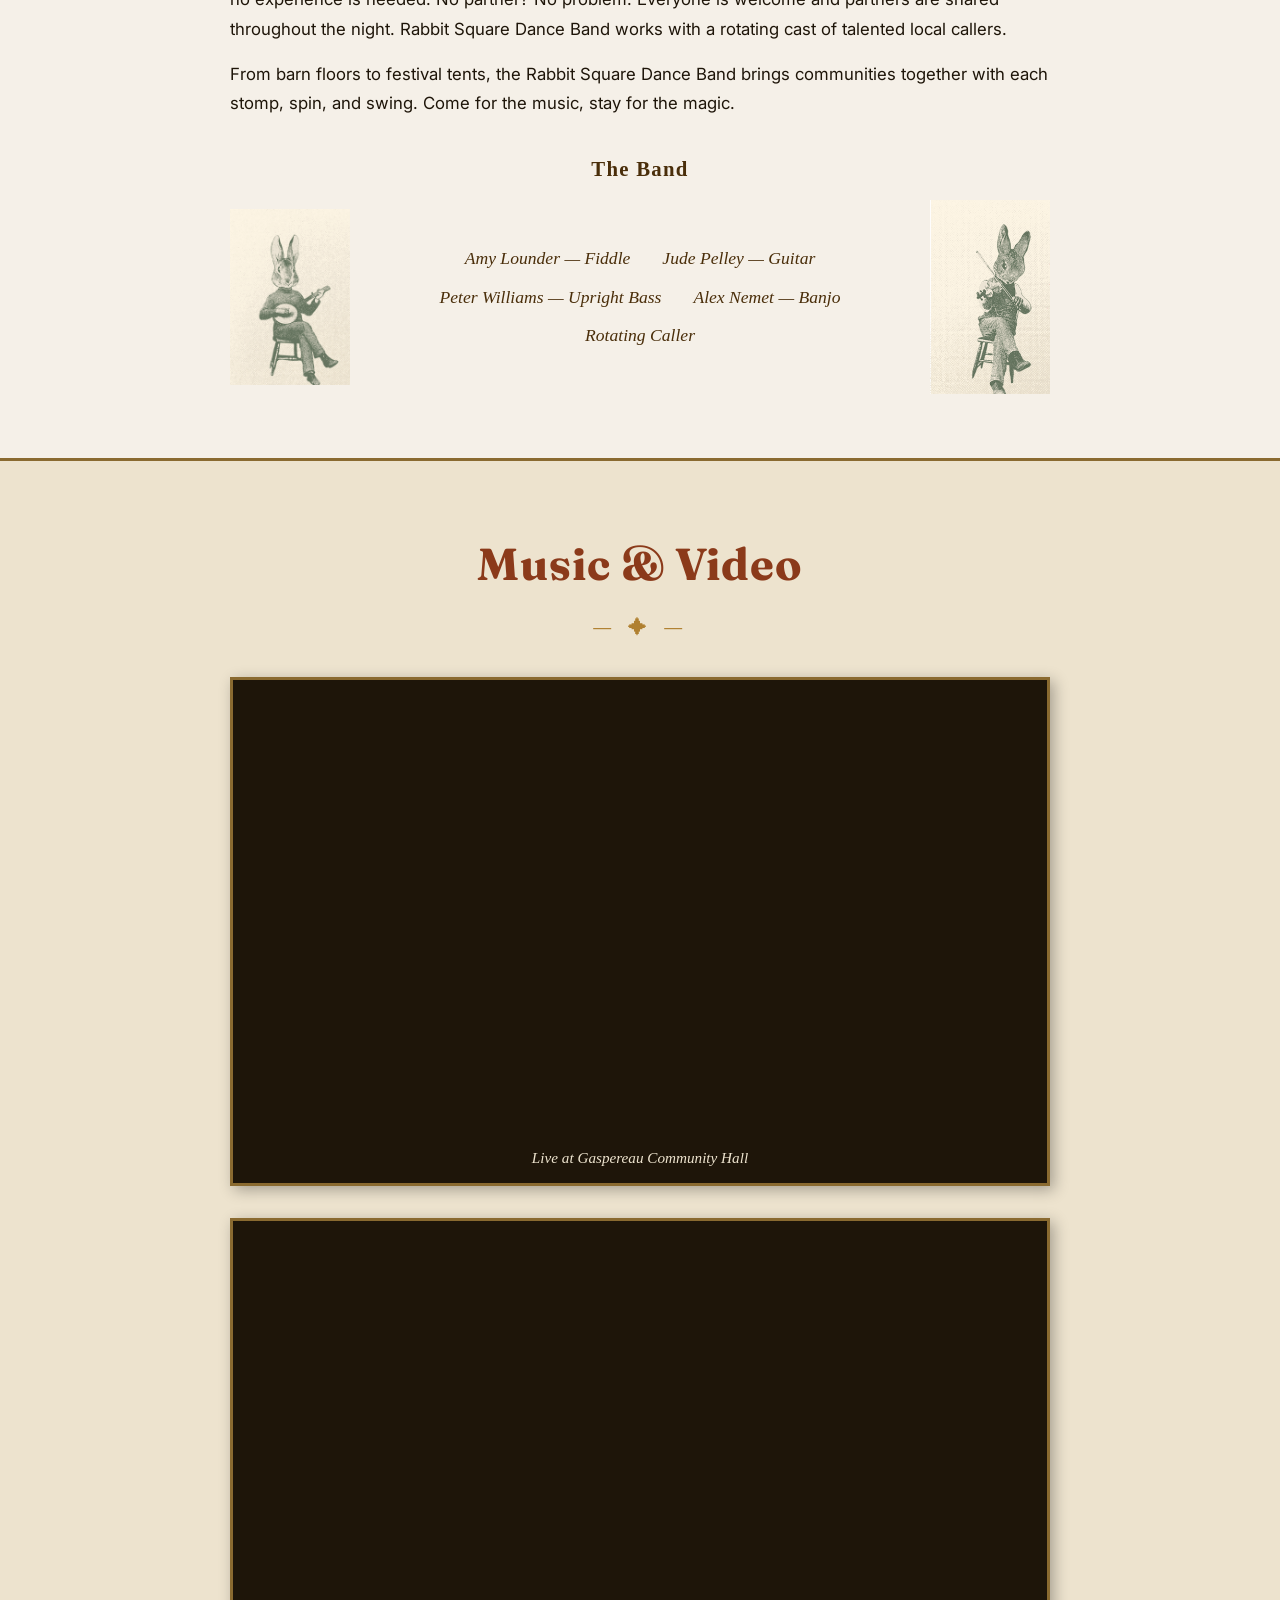
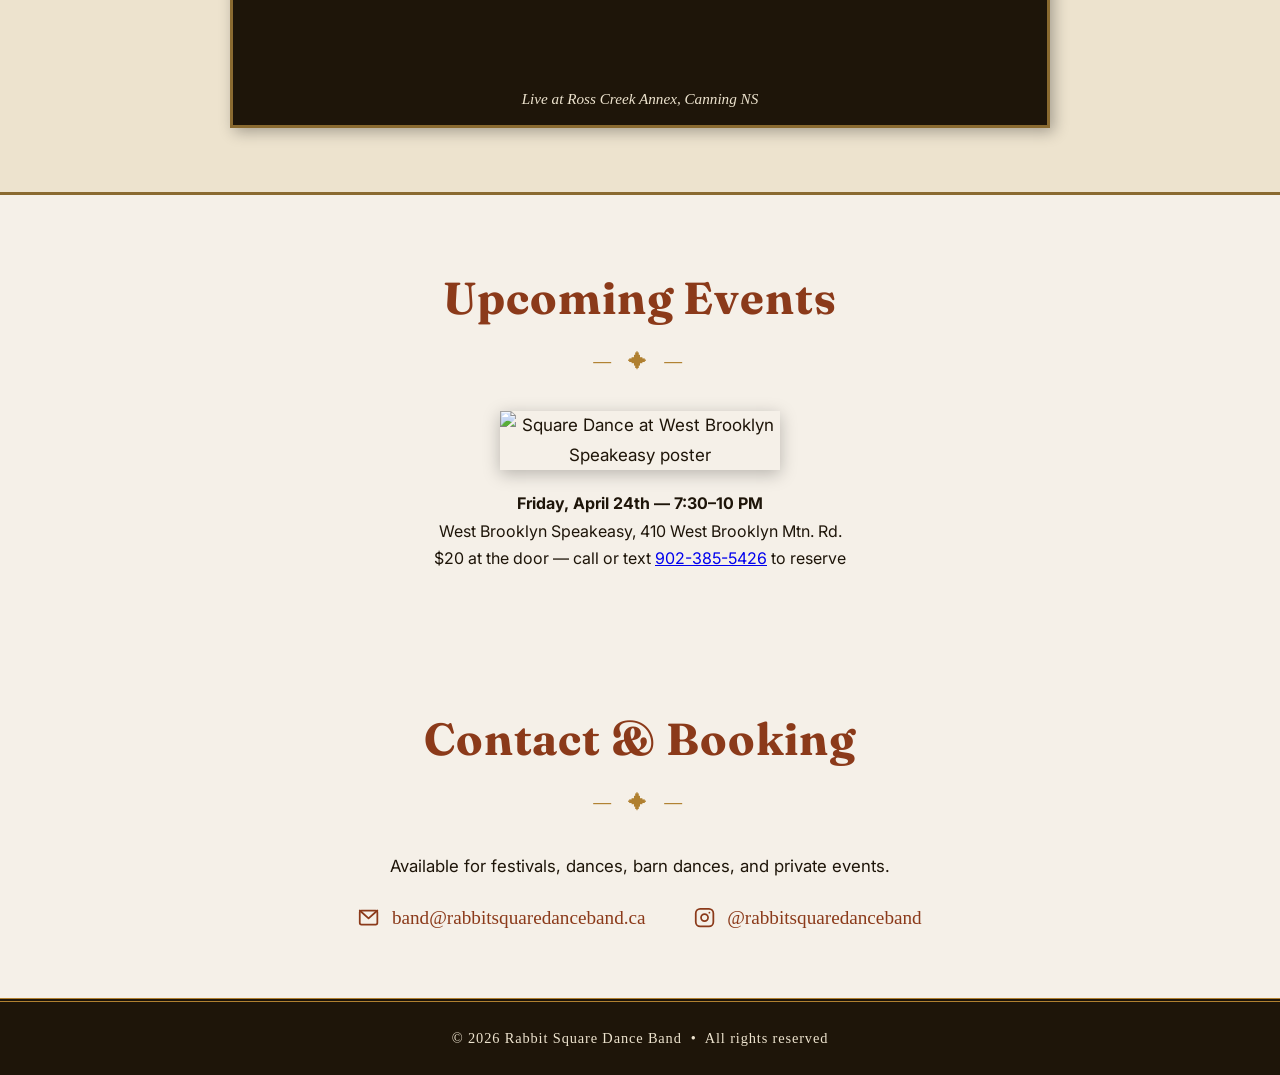
==== commit 85cc244a: "Add upcoming events poster with lightbox, caller info, and gitignore - Add West Brooklyn Speakeasy p" ====
--- a/index.html
+++ b/index.html
@@ -82,6 +82,7 @@
         <div class="bio">
           <p>Travel the familiar haunts along the intervals of the Eastern North Mountain outside of Canning, Nova Scotia, and you'll find yourself near the storied crossroads of Rabbit Square—a place rooted in local lore and the vibrant spirit of community gatherings. It's from this rich cultural landscape of the Annapolis Valley that the Rabbit Square Dance Band draws its name and inspiration.</p>
           <p>Carrying forward the region's old-time dance tradition with infectious energy and authentic flair, the Rabbit Square Dance Band delivers an unforgettable experience for dancers and listeners alike. The band weaves together a tight, toe-tapping soundscape: Amy Lounder on fiddle, Jude Pelley on guitar, Peter Williams on upright bass, and Alex Nemet on banjo. Their joyful, driving rhythms invite everyone—whether seasoned dancers or curious newcomers—to join the whirl of the square.</p>
+          <p>Every dance is guided by a caller—someone who teaches the moves and calls them out in real time, so no experience is needed. No partner? No problem. Everyone is welcome and partners are shared throughout the night. Rabbit Square Dance Band works with a rotating cast of talented local callers.</p>
           <p>From barn floors to festival tents, the Rabbit Square Dance Band brings communities together with each stomp, spin, and swing. Come for the music, stay for the magic.</p>
         </div>
         <div class="lineup">
@@ -93,6 +94,7 @@
               <li>Jude Pelley &mdash; Guitar</li>
               <li>Peter Williams &mdash; Upright Bass</li>
               <li>Alex Nemet &mdash; Banjo</li>
+              <li><em>Rotating Caller</em></li>
             </ul>
             <img src="rabbit-bass.png" alt="" class="rabbit-illustration rabbit-flip" />
           </div>
@@ -129,33 +131,28 @@
     </section>
 
     <!-- FLYERS -->
-    <!--
     <section class="section flyer-section">
       <div class="section-inner">
         <h2>Upcoming Events</h2>
         <div class="divider">&#11835; &#10022; &#11835;</div>
         <div class="flyer-grid">
-          <picture>
-            <source srcset="flyer-valentines.webp" type="image/webp" />
-            <img src="Square Dance Instagram Post (Valentine's).png" alt="Valentine's Square Dance flyer" class="flyer-thumb lightbox-trigger-flyer" />
-          </picture>
-        </div>
+          <img src="posters/Square Dance Poster (West Brooklyn Speakeasy)(Instagram Post).png" alt="Square Dance at West Brooklyn Speakeasy poster" class="flyer-thumb lightbox-trigger-flyer" />
+        </div>
+        <p class="event-details"><strong>Friday, April 24th &mdash; 7:30&ndash;10 PM</strong><br>West Brooklyn Speakeasy, 410 West Brooklyn Mtn. Rd.<br>$20 at the door &mdash; call or text <a href="tel:9023855426">902-385-5426</a> to reserve</p>
       </div>
     </section>
 
     <div class="lightbox" id="lightbox-flyer">
       <button class="lightbox-close lightbox-close-flyer" aria-label="Close">&times;</button>
-      <picture>
-        <source srcset="flyer-valentines.webp" type="image/webp" />
-        <img src="Square Dance Instagram Post (Valentine's).png" alt="Valentine's Square Dance flyer" />
-      </picture>
+      <img src="posters/Square Dance Poster (West Brooklyn Speakeasy)(Instagram Post).png" alt="Square Dance at West Brooklyn Speakeasy poster" />
     </div>
-    -->
-
-    <!-- DANCERS DIVIDER -->
+
+    <!-- DANCERS DIVIDER (commented out while poster is in Upcoming Events section) -->
+    <!--
     <div class="dancers-divider">
       <img src="dancers.png" alt="Square dancers" />
     </div>
+    -->
 
     <!-- CONTACT -->
     <section id="contact" class="section">
@@ -190,12 +187,17 @@
     document.querySelector('.lightbox-close').addEventListener('click', () => lightbox.classList.remove('open'));
     lightbox.addEventListener('click', e => { if (e.target === lightbox) lightbox.classList.remove('open'); });
 
-    // const lightboxFlyer = document.getElementById('lightbox-flyer');
-    // document.querySelector('.lightbox-trigger-flyer').addEventListener('click', () => lightboxFlyer.classList.add('open'));
-    // document.querySelector('.lightbox-close-flyer').addEventListener('click', () => lightboxFlyer.classList.remove('open'));
-    // lightboxFlyer.addEventListener('click', e => { if (e.target === lightboxFlyer) lightboxFlyer.classList.remove('open'); });
-
-    document.addEventListener('keydown', e => { if (e.key === 'Escape') lightbox.classList.remove('open'); });
+    const lightboxFlyer = document.getElementById('lightbox-flyer');
+    document.querySelector('.lightbox-trigger-flyer').addEventListener('click', () => lightboxFlyer.classList.add('open'));
+    document.querySelector('.lightbox-close-flyer').addEventListener('click', () => lightboxFlyer.classList.remove('open'));
+    lightboxFlyer.addEventListener('click', e => { if (e.target === lightboxFlyer) lightboxFlyer.classList.remove('open'); });
+
+    document.addEventListener('keydown', e => {
+      if (e.key === 'Escape') {
+        lightbox.classList.remove('open');
+        lightboxFlyer.classList.remove('open');
+      }
+    });
   </script>
 </body>
 </html>
--- a/style.css
+++ b/style.css
@@ -171,6 +171,13 @@
   box-shadow: 0 8px 24px rgba(0,0,0,0.35);
 }
 
+.event-details {
+  margin-top: 1.25rem;
+  text-align: center;
+  font-size: 1rem;
+  line-height: 1.7;
+}
+
 /* ── Sections ── */
 .section {
   padding: 4rem 1rem;
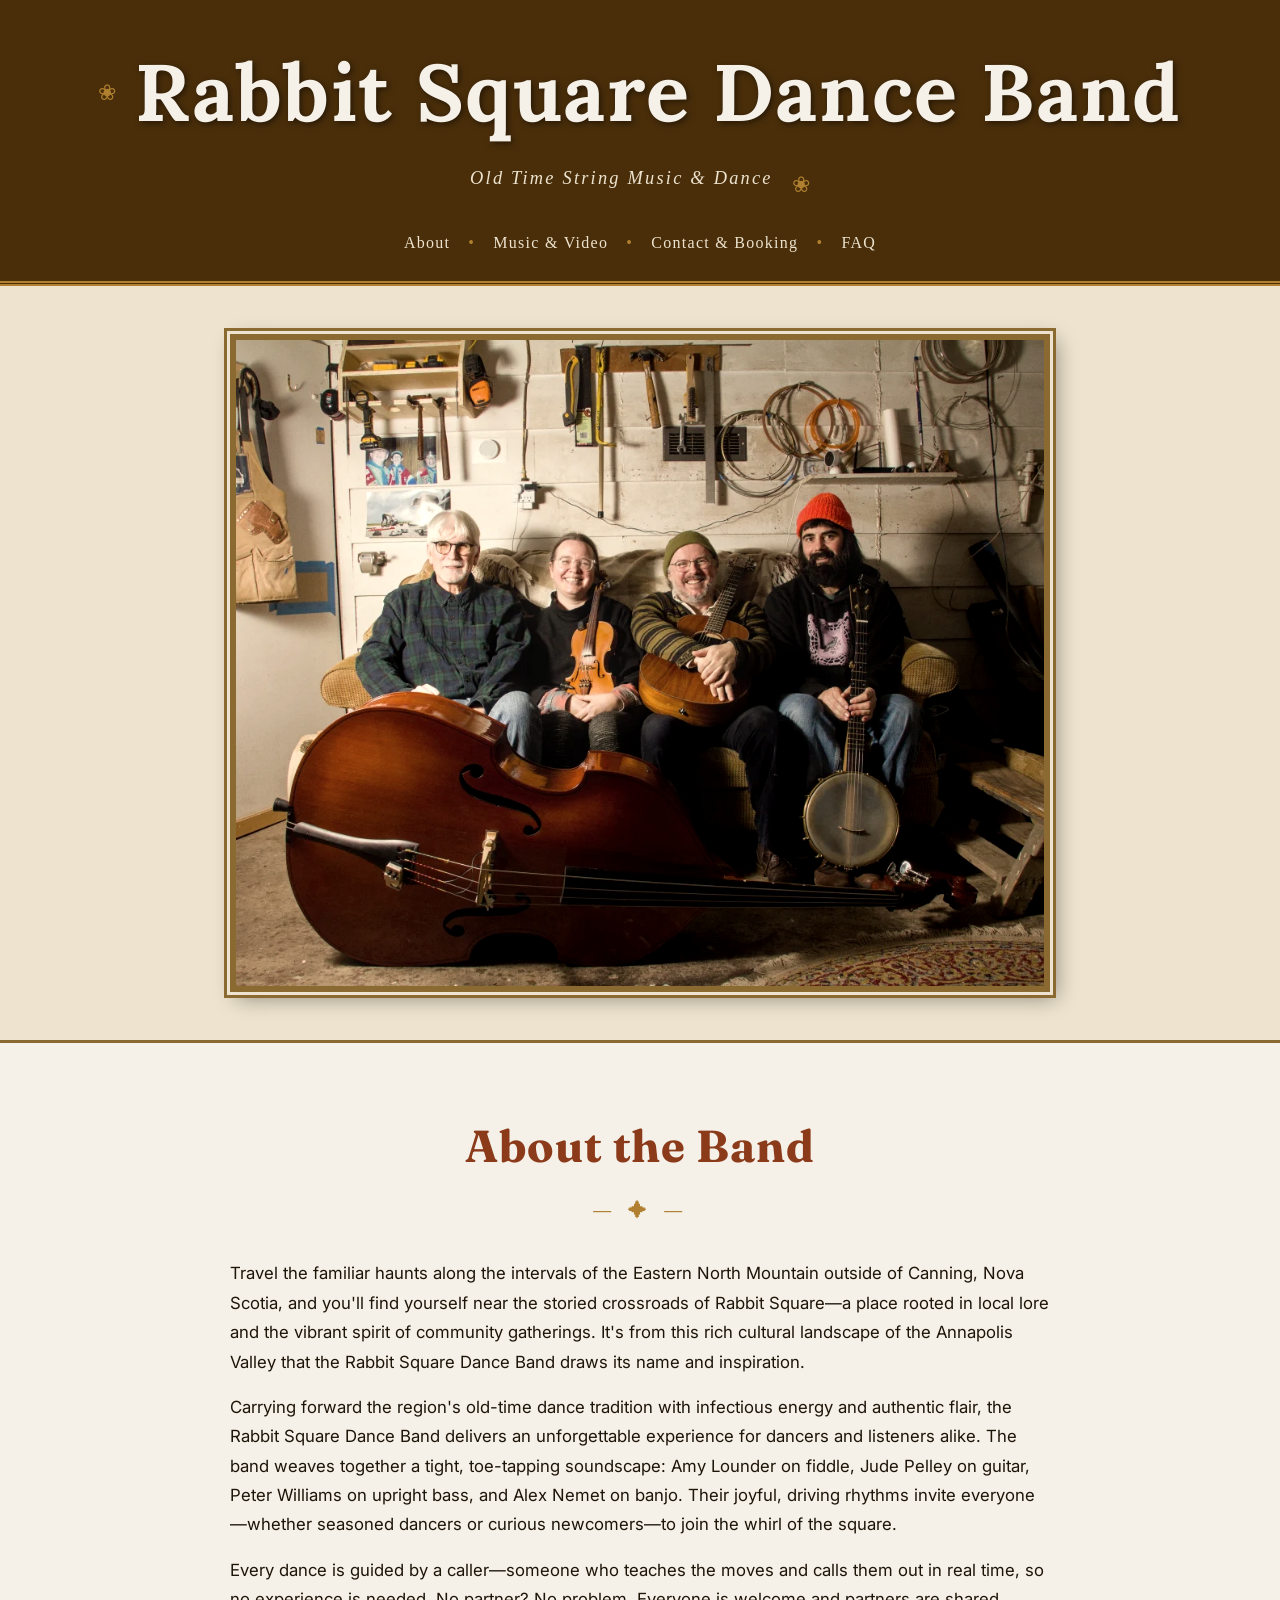
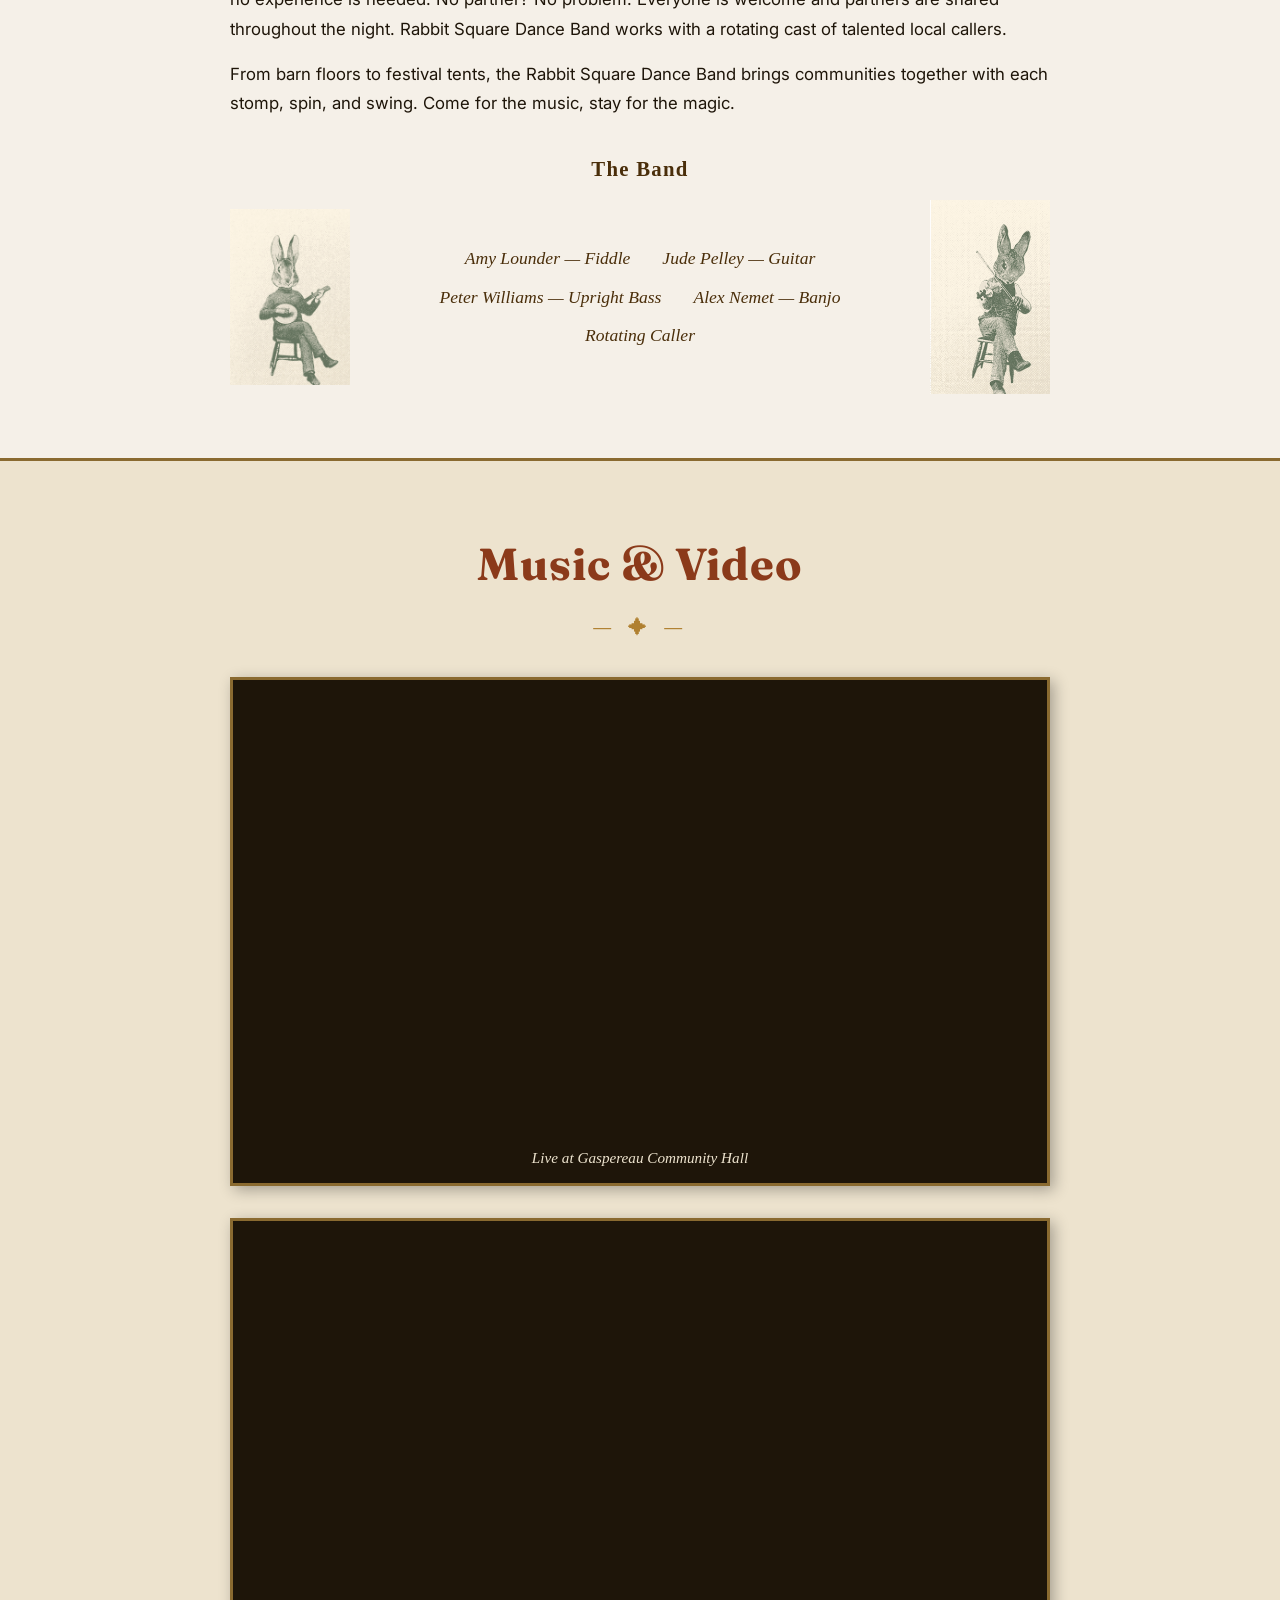
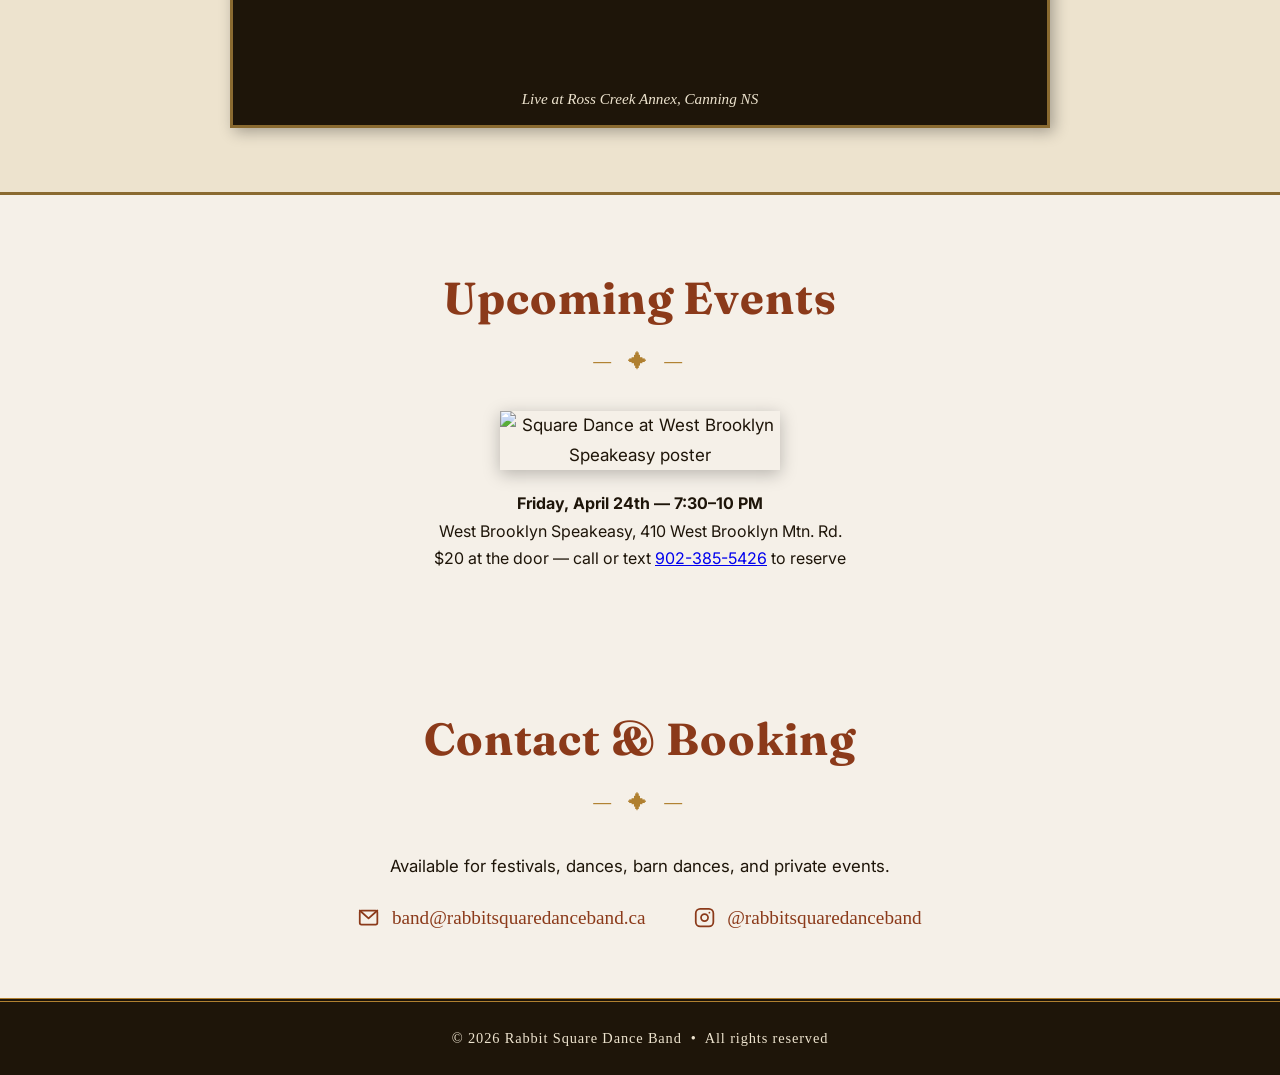
==== commit 61806d41: "Add FAQ page with nav link Covers common questions about square dancing, partners, experience, calle" ====
--- a/index.html
+++ b/index.html
@@ -50,6 +50,8 @@
       <a href="#music">Music &amp; Video</a>
       <span class="nav-sep">&bull;</span>
       <a href="#contact">Contact &amp; Booking</a>
+      <span class="nav-sep">&bull;</span>
+      <a href="faq.html">FAQ</a>
     </nav>
   </header>
 
